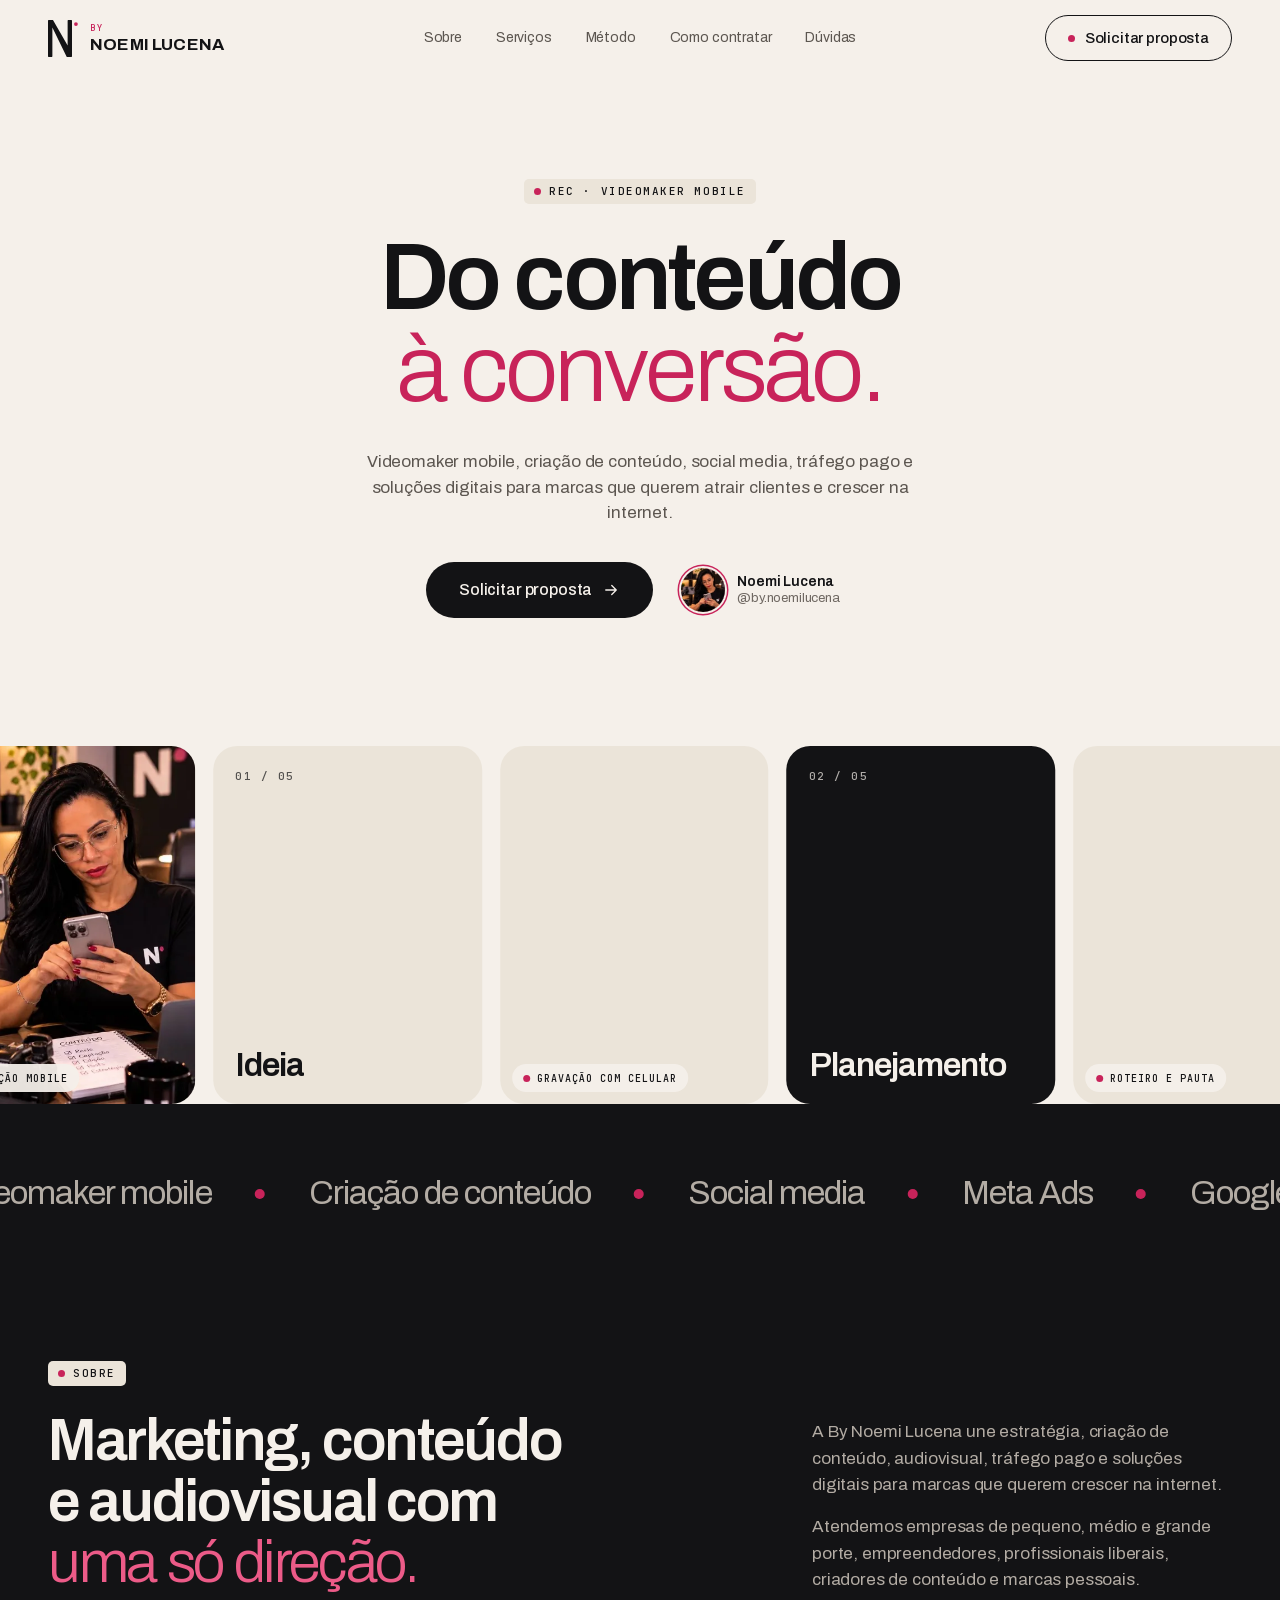
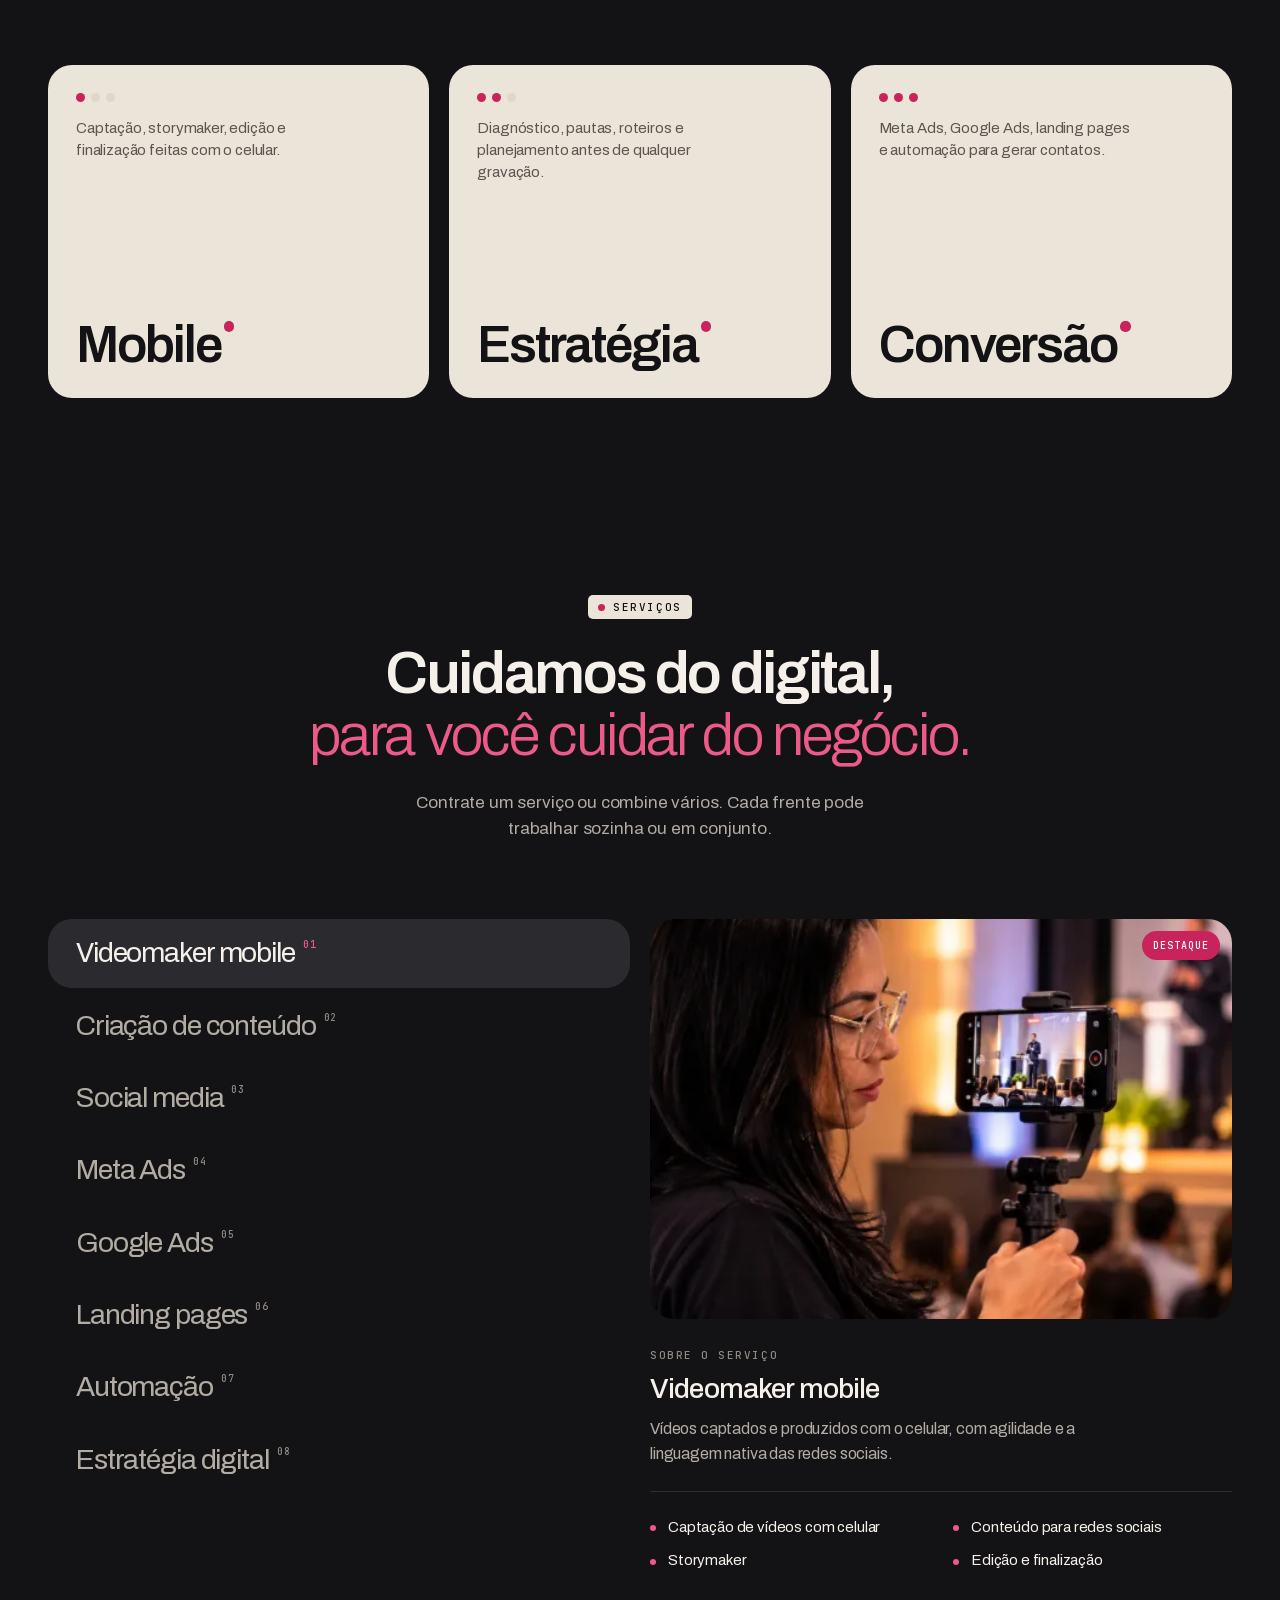
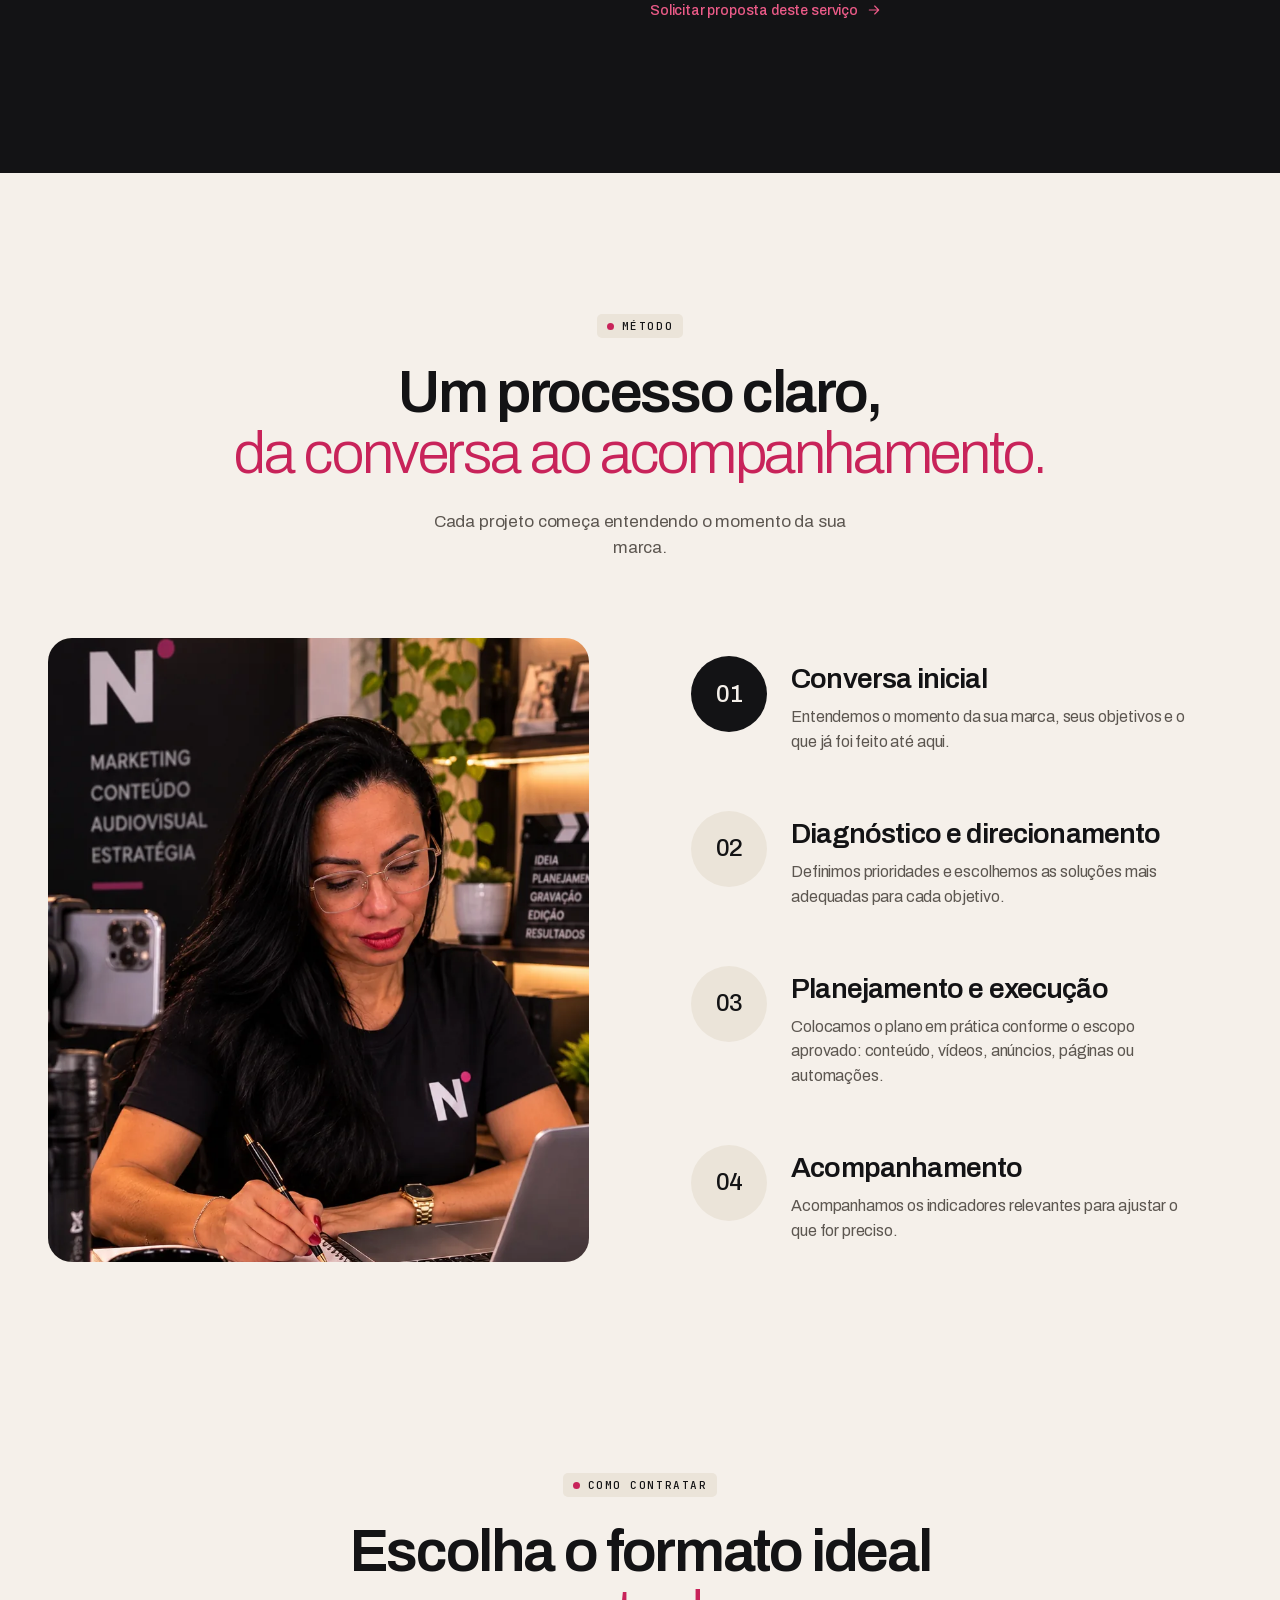
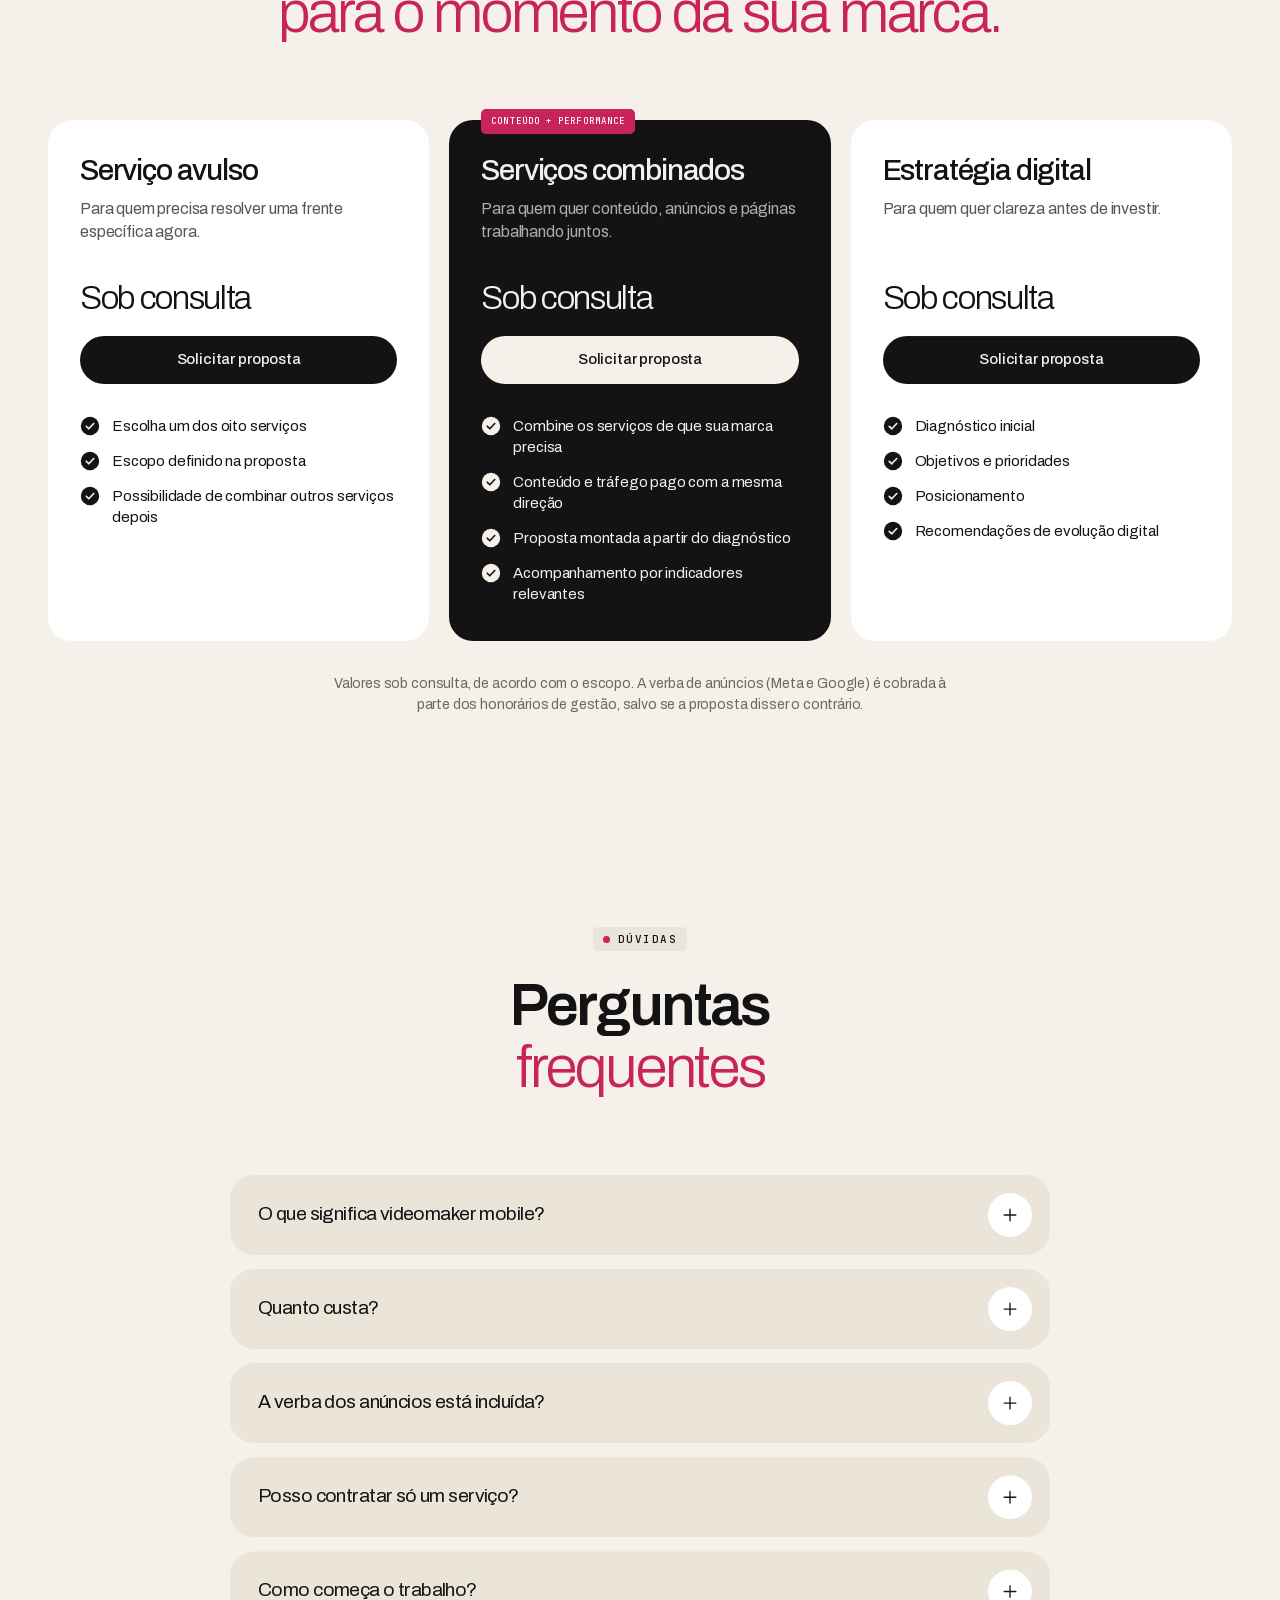
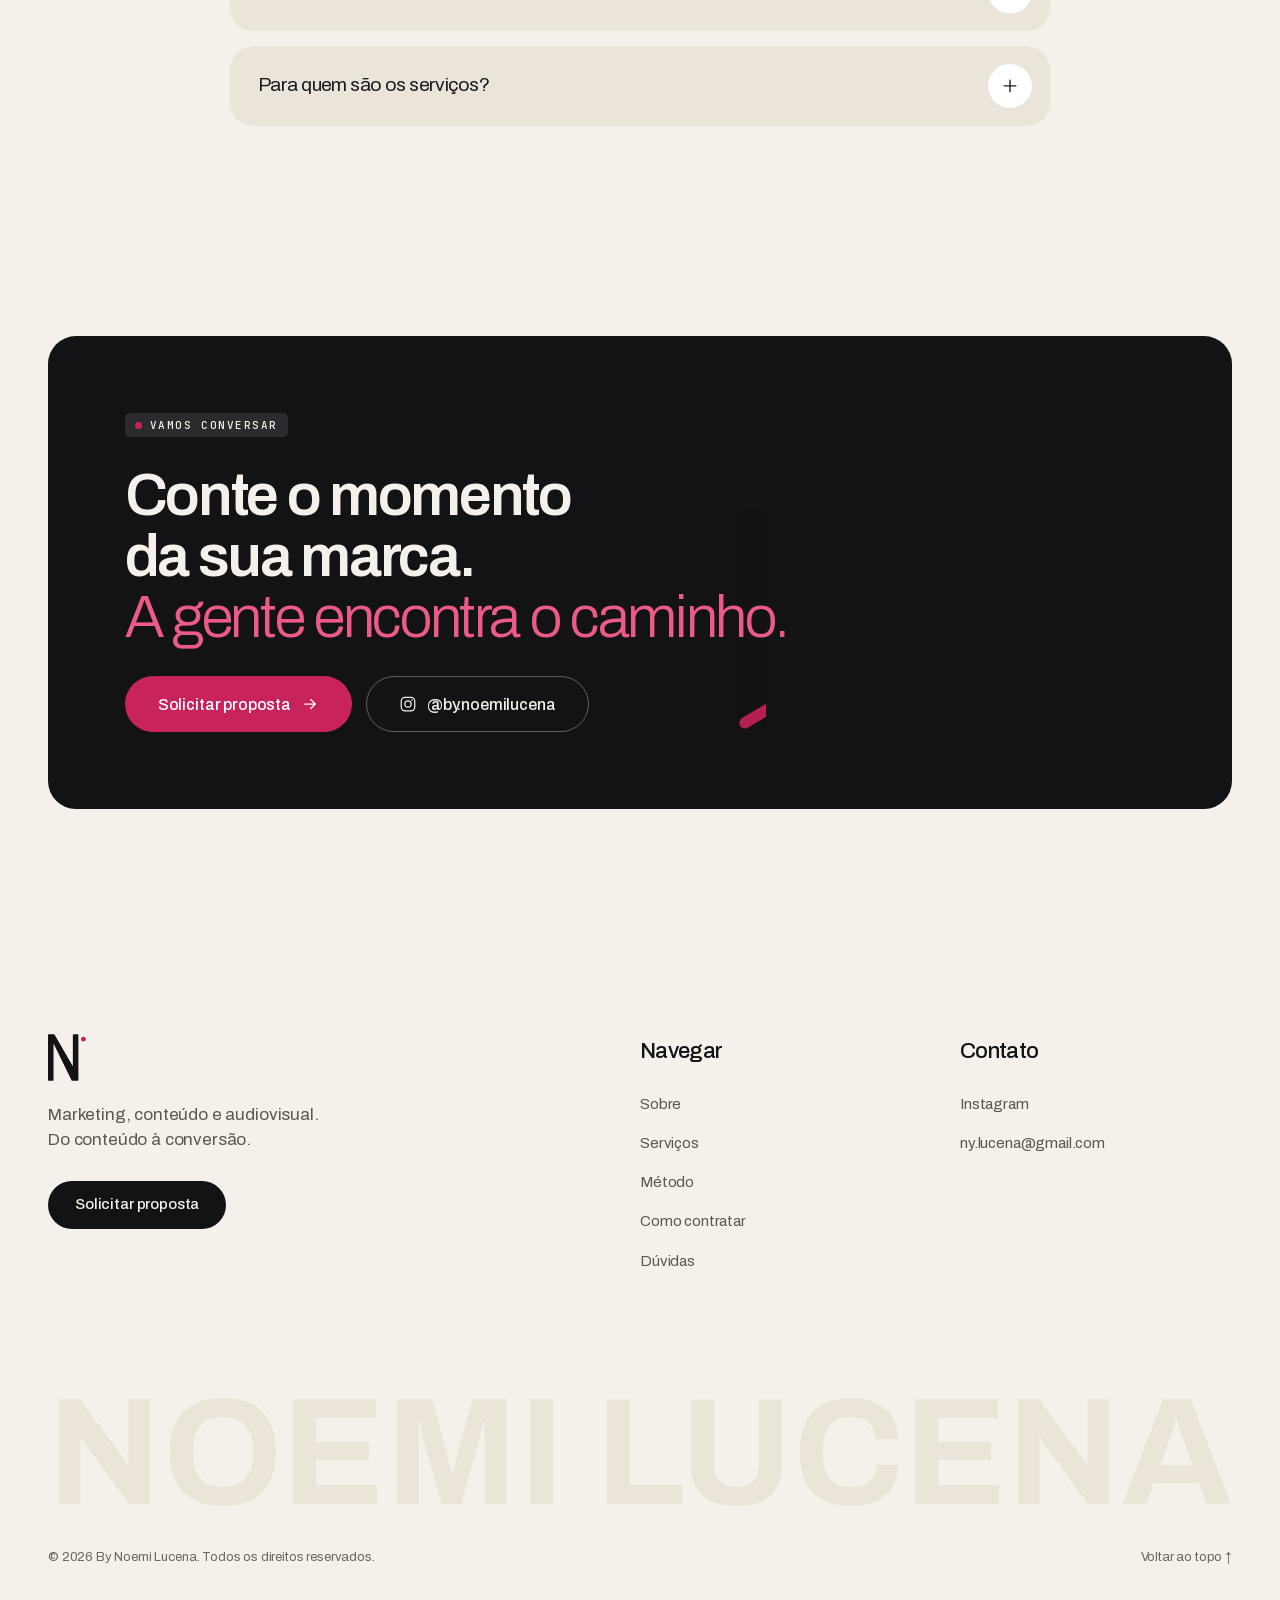
==== site/index.html @ 1cf3b75c "initial commit" ====
<!doctype html>
<html lang="pt-BR">
<head>
  <meta charset="utf-8">
  <meta name="viewport" content="width=device-width, initial-scale=1">
  <title>By Noemi Lucena — Videomaker mobile, conteúdo e marketing digital</title>
  <meta name="description" content="Videomaker mobile, criação de conteúdo, social media, Meta Ads, Google Ads, landing pages, automação e estratégia digital para marcas que querem crescer na internet. Do conteúdo à conversão.">
  <meta name="theme-color" content="#131315">
  <meta name="color-scheme" content="light">

  <meta property="og:type" content="website">
  <meta property="og:locale" content="pt_BR">
  <meta property="og:site_name" content="By Noemi Lucena">
  <meta property="og:title" content="By Noemi Lucena — Do conteúdo à conversão">
  <meta property="og:description" content="Videomaker mobile, conteúdo, social media, tráfego pago e soluções digitais para marcas que querem crescer na internet.">
  <meta property="og:image" content="assets/images/og-image.jpg">
  <meta property="og:image:width" content="1280">
  <meta property="og:image:height" content="854">
  <meta property="og:image:alt" content="Noemi Lucena em seu escritório">
  <meta name="twitter:card" content="summary_large_image">

  <link rel="icon" href="assets/icons/favicon.svg" type="image/svg+xml">
  <link rel="apple-touch-icon" href="assets/icons/apple-touch-icon.png">

  <link rel="preload" href="assets/fonts/archivo-latin.woff2" as="font" type="font/woff2" crossorigin>
  <link rel="preload" href="assets/fonts/jetbrains-mono-latin.woff2" as="font" type="font/woff2" crossorigin>

  <link rel="stylesheet" href="css/variables.css">
  <link rel="stylesheet" href="css/styles.css">
  <link rel="stylesheet" href="css/responsive.css">

  <script>
    /* Estado inicial das animações. Se GSAP não carregar, o conteúdo volta a ficar visível. */
    (function () {
      var root = document.documentElement;
      root.classList.add("js");
      if (!window.matchMedia("(prefers-reduced-motion: reduce)").matches) {
        root.classList.add("has-anim");
        setTimeout(function () { if (!window.gsap) root.classList.remove("has-anim"); }, 2500);
      }
    })();
  </script>

  <script type="application/ld+json">
  {
    "@context": "https://schema.org",
    "@type": "ProfessionalService",
    "name": "By Noemi Lucena",
    "slogan": "Do conteúdo à conversão.",
    "description": "Marketing estratégico, criação de conteúdo, videomaker mobile, tráfego pago e soluções digitais.",
    "founder": { "@type": "Person", "name": "Noemi Lucena" },
    "email": "mailto:ny.lucena@gmail.com",
    "sameAs": ["https://www.instagram.com/by.noemilucena/"],
    "priceRange": "Sob consulta",
    "knowsAbout": ["Videomaker mobile", "Criação de conteúdo", "Social media", "Meta Ads", "Google Ads", "Landing pages", "Automação", "Estratégia digital"]
  }
  </script>

  <script src="js/vendor/gsap.min.js" defer></script>
  <script src="js/vendor/ScrollTrigger.min.js" defer></script>
  <script src="js/vendor/lenis.min.js" defer></script>
  <script src="js/main.js" defer></script>
  <script src="js/scroll.js" defer></script>
  <script src="js/animations.js" defer></script>
</head>
<body>
  <!-- Sprite: monograma oficial "N" com ponto (Opção A) e linha de performance (Opção C) -->
  <svg class="sprite" width="0" height="0" aria-hidden="true" focusable="false">
    <symbol id="nl-mono" viewBox="0 0 350 430">
      <path fill="currentColor" d="M7 0H58L229 296V7a7 7 0 0 1 7-7H273a7 7 0 0 1 7 7V423a7 7 0 0 1-7 7H219L51 86V423a7 7 0 0 1-7 7H7a7 7 0 0 1-7-7V7A7 7 0 0 1 7 0Z"/>
      <circle cx="326" cy="46" r="22" style="fill: var(--dot, #c8235a)"/>
    </symbol>
    <symbol id="nl-growth" viewBox="0 0 340 190">
      <polyline points="8,182 84,137 146,156 230,72 316,14" fill="none" stroke="currentColor" stroke-width="9" stroke-linecap="round" stroke-linejoin="round"/>
      <circle cx="318" cy="16" r="16" fill="currentColor"/>
    </symbol>
    <symbol id="i-arrow" viewBox="0 0 24 24">
      <path d="M5 12h14M13 6l6 6-6 6" fill="none" stroke="currentColor" stroke-width="1.75" stroke-linecap="round" stroke-linejoin="round"/>
    </symbol>
    <symbol id="i-check" viewBox="0 0 24 24">
      <circle cx="12" cy="12" r="11" fill="currentColor"/>
      <path d="M7.5 12.3l3 3 6-6.3" fill="none" style="stroke: var(--check-tick, #f5f0ea)" stroke-width="2" stroke-linecap="round" stroke-linejoin="round"/>
    </symbol>
    <symbol id="i-plus" viewBox="0 0 24 24">
      <path d="M12 5v14M5 12h14" fill="none" stroke="currentColor" stroke-width="1.6" stroke-linecap="round"/>
    </symbol>
    <symbol id="i-instagram" viewBox="0 0 24 24">
      <rect x="3" y="3" width="18" height="18" rx="5" fill="none" stroke="currentColor" stroke-width="1.6"/>
      <circle cx="12" cy="12" r="4.2" fill="none" stroke="currentColor" stroke-width="1.6"/>
      <circle cx="17.4" cy="6.6" r="1.1" fill="currentColor"/>
    </symbol>
  </svg>

  <a class="skip-link" href="#conteudo">Pular para o conteúdo</a>

  <!-- ============================== HEADER ============================== -->
  <header class="site-header" data-header>
    <div class="container site-header__inner">
      <a class="brand" href="#topo" aria-label="By Noemi Lucena — voltar ao início">
        <svg class="brand__mono" aria-hidden="true"><use href="#nl-mono"/></svg>
        <span class="brand__text" aria-hidden="true">
          <span class="brand__by">BY</span>
          <span class="brand__name">NOEMI LUCENA</span>
        </span>
      </a>

      <nav class="site-nav" aria-label="Principal">
        <ul class="site-nav__list">
          <li><a href="#sobre">Sobre</a></li>
          <li><a href="#servicos">Serviços</a></li>
          <li><a href="#metodo">Método</a></li>
          <li><a href="#contratar">Como contratar</a></li>
          <li><a href="#faq">Dúvidas</a></li>
        </ul>
      </nav>

      <a class="btn btn--outline site-header__cta" href="https://www.instagram.com/by.noemilucena/" data-cta="Olá, Noemi! Vim pelo site e gostaria de solicitar uma proposta." target="_blank" rel="noopener">
        <span class="rec-dot" aria-hidden="true"></span>
        Solicitar proposta
      </a>

      <button class="menu-toggle" type="button" aria-expanded="false" aria-controls="mobile-menu" data-menu-toggle>
        <span class="menu-toggle__label">Menu</span>
        <span class="menu-toggle__icon" aria-hidden="true"><span></span><span></span></span>
      </button>
    </div>
  </header>

  <!-- Menu mobile -->
  <div class="mobile-menu" id="mobile-menu" data-mobile-menu hidden>
    <div class="mobile-menu__inner container">
      <nav aria-label="Menu mobile">
        <ul class="mobile-menu__list">
          <li><a href="#sobre" data-menu-link><span>01</span>Sobre</a></li>
          <li><a href="#servicos" data-menu-link><span>02</span>Serviços</a></li>
          <li><a href="#metodo" data-menu-link><span>03</span>Método</a></li>
          <li><a href="#contratar" data-menu-link><span>04</span>Como contratar</a></li>
          <li><a href="#faq" data-menu-link><span>05</span>Dúvidas</a></li>
        </ul>
      </nav>
      <div class="mobile-menu__footer">
        <a class="btn btn--magenta btn--block" href="https://www.instagram.com/by.noemilucena/" data-cta="Olá, Noemi! Vim pelo site e gostaria de solicitar uma proposta." target="_blank" rel="noopener">
          Solicitar proposta
          <svg class="btn__icon" aria-hidden="true"><use href="#i-arrow"/></svg>
        </a>
        <p class="mobile-menu__tag">Do conteúdo à conversão.</p>
      </div>
    </div>
  </div>

  <main id="conteudo">
    <!-- ============================== HERO ============================== -->
    <section class="hero" id="topo" aria-labelledby="hero-title">
      <div class="container hero__inner">
        <p class="eyebrow" data-reveal>
          <span class="rec-dot" aria-hidden="true"></span>
          REC · Videomaker mobile
        </p>

        <h1 class="hero__title" id="hero-title" data-lines>
          <span class="line"><span class="line__inner">Do conteúdo</span></span>
          <span class="line"><span class="line__inner accent">à conversão.</span></span>
        </h1>

        <p class="hero__lead" data-reveal>
          Videomaker mobile, criação de conteúdo, social media, tráfego pago e soluções digitais
          para marcas que querem atrair clientes e crescer na internet.
        </p>

        <div class="hero__actions" data-reveal>
          <a class="btn btn--primary btn--lg" href="https://www.instagram.com/by.noemilucena/" data-cta="Olá, Noemi! Vim pelo site e gostaria de solicitar uma proposta." target="_blank" rel="noopener">
            Solicitar proposta
            <svg class="btn__icon" aria-hidden="true"><use href="#i-arrow"/></svg>
          </a>

          <a class="hero__profile" href="https://www.instagram.com/by.noemilucena/" target="_blank" rel="noopener">
            <img class="hero__avatar" src="assets/images/by-noemi-lucena-avatar.webp" width="120" height="213" alt="" decoding="async">
            <span class="hero__profile-text">
              <strong>Noemi Lucena</strong>
              <span>@by.noemilucena</span>
            </span>
          </a>
        </div>
      </div>

      <!-- Faixa de mídia full-bleed (adaptação da galeria Nevra) -->
      <div class="reel" data-marquee="reel">
        <ul class="reel__track" data-marquee-track>
          <li class="reel__card reel__card--photo">
            <img src="assets/images/by-noemi-lucena-hero-480.webp" srcset="assets/images/by-noemi-lucena-hero-480.webp 480w, assets/images/by-noemi-lucena-hero.webp 720w" sizes="(max-width: 767px) 62vw, 300px" width="720" height="1280" alt="Noemi Lucena produzindo conteúdo com o celular, ao lado de um estabilizador" decoding="async" fetchpriority="high" class="pos-55-30">
            <span class="chip"><span class="rec-dot" aria-hidden="true"></span>Captação mobile</span>
          </li>
          <li class="reel__card reel__card--word">
            <span class="reel__index">01 / 05</span>
            <span class="reel__word">Ideia</span>
          </li>
          <li class="reel__card reel__card--photo">
            <img src="assets/images/by-noemi-lucena-audiovisual-480.webp" srcset="assets/images/by-noemi-lucena-audiovisual-480.webp 480w, assets/images/by-noemi-lucena-audiovisual.webp 941w" sizes="(max-width: 767px) 62vw, 300px" width="941" height="1672" alt="Noemi Lucena gravando um evento com o celular em um tripé" decoding="async" class="pos-50-35">
            <span class="chip"><span class="rec-dot" aria-hidden="true"></span>Gravação com celular</span>
          </li>
          <li class="reel__card reel__card--word reel__card--dark">
            <span class="reel__index">02 / 05</span>
            <span class="reel__word">Planejamento</span>
          </li>
          <li class="reel__card reel__card--photo">
            <img src="assets/images/by-noemi-lucena-processo-480.webp" srcset="assets/images/by-noemi-lucena-processo-480.webp 480w, assets/images/by-noemi-lucena-processo.webp 941w" sizes="(max-width: 767px) 62vw, 300px" width="941" height="1085" alt="Noemi Lucena planejando conteúdo em seu escritório" loading="lazy" decoding="async" class="pos-60-50">
            <span class="chip"><span class="rec-dot" aria-hidden="true"></span>Roteiro e pauta</span>
          </li>
          <li class="reel__card reel__card--word">
            <span class="reel__index">03 / 05</span>
            <span class="reel__word">Gravação</span>
          </li>
          <li class="reel__card reel__card--photo">
            <img src="assets/images/by-noemi-lucena-sobre-640.webp" srcset="assets/images/by-noemi-lucena-sobre-640.webp 640w, assets/images/by-noemi-lucena-sobre.webp 1280w" sizes="(max-width: 767px) 62vw, 300px" width="1280" height="854" alt="Noemi Lucena em reunião no escritório" loading="lazy" decoding="async" class="pos-45-40">
            <span class="chip"><span class="rec-dot" aria-hidden="true"></span>Estratégia digital</span>
          </li>
          <li class="reel__card reel__card--word reel__card--dark">
            <span class="reel__index">04 / 05</span>
            <span class="reel__word">Edição</span>
          </li>
          <li class="reel__card reel__card--word reel__card--magenta">
            <span class="reel__index">05 / 05</span>
            <span class="reel__word">Resultados</span>
          </li>
        </ul>
      </div>
    </section>

    <!-- ============================== FAIXA DE SERVIÇOS ============================== -->
    <div class="ticker" data-marquee="ticker" aria-hidden="true">
      <div class="ticker__track" data-marquee-track>
        <span>Videomaker mobile</span><i></i>
        <span>Criação de conteúdo</span><i></i>
        <span>Social media</span><i></i>
        <span>Meta Ads</span><i></i>
        <span>Google Ads</span><i></i>
        <span>Landing pages</span><i></i>
        <span>Automação</span><i></i>
        <span>Estratégia digital</span><i></i>
      </div>
    </div>

    <!-- ============================== SOBRE ============================== -->
    <section class="section section--dark about" id="sobre" aria-labelledby="sobre-title">
      <div class="container">
        <div class="about__intro">
          <div>
            <p class="eyebrow" data-reveal><span class="rec-dot" aria-hidden="true"></span>Sobre</p>
            <h2 class="h2" id="sobre-title" data-lines>
              <span class="line"><span class="line__inner">Marketing, conteúdo</span></span>
              <span class="line"><span class="line__inner">e audiovisual com</span></span>
              <span class="line"><span class="line__inner accent">uma só direção.</span></span>
            </h2>
          </div>
          <div class="about__copy" data-reveal>
            <p>
              A By Noemi Lucena une estratégia, criação de conteúdo, audiovisual, tráfego pago e
              soluções digitais para marcas que querem crescer na internet.
            </p>
            <p>
              Atendemos empresas de pequeno, médio e grande porte, empreendedores, profissionais
              liberais, criadores de conteúdo e marcas pessoais.
            </p>
          </div>
        </div>

        <ul class="pillars" data-stagger>
          <li class="pillar">
            <span class="pillar__dots" aria-hidden="true"><i class="on"></i><i></i><i></i></span>
            <p class="pillar__desc">Captação, storymaker, edição e finalização feitas com o celular.</p>
            <p class="pillar__word">Mobile<span class="pillar__dot" aria-hidden="true"></span></p>
          </li>
          <li class="pillar">
            <span class="pillar__dots" aria-hidden="true"><i class="on"></i><i class="on"></i><i></i></span>
            <p class="pillar__desc">Diagnóstico, pautas, roteiros e planejamento antes de qualquer gravação.</p>
            <p class="pillar__word">Estratégia<span class="pillar__dot" aria-hidden="true"></span></p>
          </li>
          <li class="pillar">
            <span class="pillar__dots" aria-hidden="true"><i class="on"></i><i class="on"></i><i class="on"></i></span>
            <p class="pillar__desc">Meta Ads, Google Ads, landing pages e automação para gerar contatos.</p>
            <p class="pillar__word">Conversão<span class="pillar__dot" aria-hidden="true"></span></p>
          </li>
        </ul>
      </div>
    </section>

    <!-- ============================== SERVIÇOS ============================== -->
    <section class="section section--dark services" id="servicos" aria-labelledby="servicos-title">
      <div class="container">
        <header class="section-head">
          <p class="eyebrow" data-reveal><span class="rec-dot" aria-hidden="true"></span>Serviços</p>
          <h2 class="h2" id="servicos-title" data-lines>
            <span class="line"><span class="line__inner">Cuidamos do digital,</span></span>
            <span class="line"><span class="line__inner accent">para você cuidar do negócio.</span></span>
          </h2>
          <p class="section-head__lead" data-reveal>
            Contrate um serviço ou combine vários. Cada frente pode trabalhar sozinha ou em conjunto.
          </p>
        </header>

        <div class="svc" data-tabs>
          <div class="svc__list" role="tablist" aria-label="Serviços" aria-orientation="vertical" data-reveal>
            <button class="svc__tab is-active" role="tab" id="tab-1" aria-controls="panel-1" aria-selected="true" type="button">
              <span class="svc__tab-name">Videomaker mobile</span><span class="svc__tab-num">01</span>
            </button>
            <button class="svc__tab" role="tab" id="tab-2" aria-controls="panel-2" aria-selected="false" tabindex="-1" type="button">
              <span class="svc__tab-name">Criação de conteúdo</span><span class="svc__tab-num">02</span>
            </button>
            <button class="svc__tab" role="tab" id="tab-3" aria-controls="panel-3" aria-selected="false" tabindex="-1" type="button">
              <span class="svc__tab-name">Social media</span><span class="svc__tab-num">03</span>
            </button>
            <button class="svc__tab" role="tab" id="tab-4" aria-controls="panel-4" aria-selected="false" tabindex="-1" type="button">
              <span class="svc__tab-name">Meta Ads</span><span class="svc__tab-num">04</span>
            </button>
            <button class="svc__tab" role="tab" id="tab-5" aria-controls="panel-5" aria-selected="false" tabindex="-1" type="button">
              <span class="svc__tab-name">Google Ads</span><span class="svc__tab-num">05</span>
            </button>
            <button class="svc__tab" role="tab" id="tab-6" aria-controls="panel-6" aria-selected="false" tabindex="-1" type="button">
              <span class="svc__tab-name">Landing pages</span><span class="svc__tab-num">06</span>
            </button>
            <button class="svc__tab" role="tab" id="tab-7" aria-controls="panel-7" aria-selected="false" tabindex="-1" type="button">
              <span class="svc__tab-name">Automação</span><span class="svc__tab-num">07</span>
            </button>
            <button class="svc__tab" role="tab" id="tab-8" aria-controls="panel-8" aria-selected="false" tabindex="-1" type="button">
              <span class="svc__tab-name">Estratégia digital</span><span class="svc__tab-num">08</span>
            </button>
          </div>

          <div class="svc__panels" data-reveal>
            <div class="svc__panel is-active" role="tabpanel" id="panel-1" aria-labelledby="tab-1" tabindex="0">
              <div class="svc__media">
                <img src="assets/images/by-noemi-lucena-audiovisual-480.webp" srcset="assets/images/by-noemi-lucena-audiovisual-480.webp 480w, assets/images/by-noemi-lucena-audiovisual.webp 941w" sizes="(max-width: 1023px) 92vw, 600px" width="941" height="1672" alt="Noemi Lucena gravando com o celular preso a um tripé" loading="lazy" decoding="async" class="pos-50-30">
                <span class="chip chip--magenta">Destaque</span>
              </div>
              <p class="label">Sobre o serviço</p>
              <h3 class="svc__title">Videomaker mobile</h3>
              <p class="svc__desc">Vídeos captados e produzidos com o celular, com agilidade e a linguagem nativa das redes sociais.</p>
              <ul class="svc__items">
                <li>Captação de vídeos com celular</li>
                <li>Conteúdo para redes sociais</li>
                <li>Storymaker</li>
                <li>Edição e finalização</li>
              </ul>
              <a class="link-arrow" href="https://www.instagram.com/by.noemilucena/" data-cta="Olá, Noemi! Tenho interesse no serviço de Videomaker mobile." target="_blank" rel="noopener">Solicitar proposta deste serviço<svg aria-hidden="true"><use href="#i-arrow"/></svg></a>
            </div>

            <div class="svc__panel" role="tabpanel" id="panel-2" aria-labelledby="tab-2" tabindex="0">
              <div class="svc__media">
                <img src="assets/images/by-noemi-lucena-processo-480.webp" srcset="assets/images/by-noemi-lucena-processo-480.webp 480w, assets/images/by-noemi-lucena-processo.webp 941w" sizes="(max-width: 1023px) 92vw, 600px" width="941" height="1085" alt="Noemi Lucena escrevendo um roteiro em seu escritório" loading="lazy" decoding="async" class="pos-55-45">
              </div>
              <p class="label">Sobre o serviço</p>
              <h3 class="svc__title">Criação de conteúdo</h3>
              <p class="svc__desc">Ideias e textos pensados para comunicar com clareza e levar o público à ação.</p>
              <ul class="svc__items">
                <li>Pautas</li>
                <li>Roteiros para vídeo</li>
                <li>Copywriting</li>
                <li>Legendas</li>
              </ul>
              <a class="link-arrow" href="https://www.instagram.com/by.noemilucena/" data-cta="Olá, Noemi! Tenho interesse no serviço de Criação de conteúdo." target="_blank" rel="noopener">Solicitar proposta deste serviço<svg aria-hidden="true"><use href="#i-arrow"/></svg></a>
            </div>

            <div class="svc__panel" role="tabpanel" id="panel-3" aria-labelledby="tab-3" tabindex="0">
              <div class="svc__media">
                <img src="assets/images/by-noemi-lucena-hero-480.webp" srcset="assets/images/by-noemi-lucena-hero-480.webp 480w, assets/images/by-noemi-lucena-hero.webp 720w" sizes="(max-width: 1023px) 92vw, 600px" width="720" height="1280" alt="Noemi Lucena revisando conteúdo no celular" loading="lazy" decoding="async" class="pos-55-38">
              </div>
              <p class="label">Sobre o serviço</p>
              <h3 class="svc__title">Social media</h3>
              <p class="svc__desc">Presença digital organizada, com planejamento e direção de comunicação.</p>
              <ul class="svc__items">
                <li>Planejamento editorial</li>
                <li>Calendário de conteúdo</li>
                <li>Direcionamento da comunicação</li>
                <li>Acompanhamento da presença digital</li>
              </ul>
              <a class="link-arrow" href="https://www.instagram.com/by.noemilucena/" data-cta="Olá, Noemi! Tenho interesse no serviço de Social media." target="_blank" rel="noopener">Solicitar proposta deste serviço<svg aria-hidden="true"><use href="#i-arrow"/></svg></a>
            </div>

            <div class="svc__panel" role="tabpanel" id="panel-4" aria-labelledby="tab-4" tabindex="0">
              <div class="svc__media svc__media--graphic" aria-hidden="true">
                <svg class="svc__growth"><use href="#nl-growth"/></svg>
                <span class="svc__graphic-tags"><span>Instagram</span><span>Facebook</span><span>Posicionamentos Meta</span></span>
              </div>
              <p class="label">Sobre o serviço</p>
              <h3 class="svc__title">Meta Ads</h3>
              <p class="svc__desc">Campanhas no Instagram, no Facebook e nos demais posicionamentos da Meta.</p>
              <ul class="svc__items">
                <li>Planejamento de campanhas</li>
                <li>Configuração</li>
                <li>Gestão de campanhas</li>
              </ul>
              <p class="svc__note">A verba de anúncios é cobrada à parte dos honorários de gestão.</p>
              <a class="link-arrow" href="https://www.instagram.com/by.noemilucena/" data-cta="Olá, Noemi! Tenho interesse no serviço de Meta Ads." target="_blank" rel="noopener">Solicitar proposta deste serviço<svg aria-hidden="true"><use href="#i-arrow"/></svg></a>
            </div>

            <div class="svc__panel" role="tabpanel" id="panel-5" aria-labelledby="tab-5" tabindex="0">
              <div class="svc__media svc__media--graphic" aria-hidden="true">
                <svg class="svc__growth"><use href="#nl-growth"/></svg>
                <span class="svc__graphic-tags"><span>Rede de pesquisa</span><span>Palavras-chave</span><span>Otimização</span></span>
              </div>
              <p class="label">Sobre o serviço</p>
              <h3 class="svc__title">Google Ads</h3>
              <p class="svc__desc">Campanhas para a sua marca aparecer quando o cliente pesquisa pelo que você oferece.</p>
              <ul class="svc__items">
                <li>Planejamento de campanhas</li>
                <li>Pesquisa de palavras-chave</li>
                <li>Configuração</li>
                <li>Otimização</li>
              </ul>
              <p class="svc__note">A verba de anúncios é cobrada à parte dos honorários de gestão.</p>
              <a class="link-arrow" href="https://www.instagram.com/by.noemilucena/" data-cta="Olá, Noemi! Tenho interesse no serviço de Google Ads." target="_blank" rel="noopener">Solicitar proposta deste serviço<svg aria-hidden="true"><use href="#i-arrow"/></svg></a>
            </div>

            <div class="svc__panel" role="tabpanel" id="panel-6" aria-labelledby="tab-6" tabindex="0">
              <div class="svc__media svc__media--graphic" aria-hidden="true">
                <svg class="svc__growth"><use href="#nl-growth"/></svg>
                <span class="svc__graphic-tags"><span>Estrutura</span><span>Copy</span><span>Responsivo</span><span>CTA</span></span>
              </div>
              <p class="label">Sobre o serviço</p>
              <h3 class="svc__title">Landing pages</h3>
              <p class="svc__desc">Páginas pensadas para transformar visitas em contatos.</p>
              <ul class="svc__items">
                <li>Estrutura da página</li>
                <li>Copy orientada à conversão</li>
                <li>Design responsivo</li>
                <li>Chamadas para ação</li>
              </ul>
              <a class="link-arrow" href="https://www.instagram.com/by.noemilucena/" data-cta="Olá, Noemi! Tenho interesse no serviço de Landing pages." target="_blank" rel="noopener">Solicitar proposta deste serviço<svg aria-hidden="true"><use href="#i-arrow"/></svg></a>
            </div>

            <div class="svc__panel" role="tabpanel" id="panel-7" aria-labelledby="tab-7" tabindex="0">
              <div class="svc__media svc__media--graphic" aria-hidden="true">
                <svg class="svc__growth"><use href="#nl-growth"/></svg>
                <span class="svc__graphic-tags"><span>Instagram</span><span>WhatsApp</span></span>
              </div>
              <p class="label">Sobre o serviço</p>
              <h3 class="svc__title">Automação</h3>
              <p class="svc__desc">Atendimento mais ágil, com respostas automáticas nos canais de conversa da sua marca.</p>
              <ul class="svc__items">
                <li>Respostas automáticas no Instagram</li>
                <li>Atendimento automático no WhatsApp</li>
              </ul>
              <a class="link-arrow" href="https://www.instagram.com/by.noemilucena/" data-cta="Olá, Noemi! Tenho interesse no serviço de Automação." target="_blank" rel="noopener">Solicitar proposta deste serviço<svg aria-hidden="true"><use href="#i-arrow"/></svg></a>
            </div>

            <div class="svc__panel" role="tabpanel" id="panel-8" aria-labelledby="tab-8" tabindex="0">
              <div class="svc__media">
                <img src="assets/images/by-noemi-lucena-sobre-640.webp" srcset="assets/images/by-noemi-lucena-sobre-640.webp 640w, assets/images/by-noemi-lucena-sobre.webp 1280w" sizes="(max-width: 1023px) 92vw, 600px" width="1280" height="854" alt="Noemi Lucena em reunião de estratégia" loading="lazy" decoding="async" class="pos-45-35">
              </div>
              <p class="label">Sobre o serviço</p>
              <h3 class="svc__title">Estratégia digital</h3>
              <p class="svc__desc">Clareza sobre onde a sua marca está e quais passos priorizar.</p>
              <ul class="svc__items">
                <li>Diagnóstico inicial</li>
                <li>Objetivos e prioridades</li>
                <li>Posicionamento</li>
                <li>Recomendações de evolução digital</li>
              </ul>
              <a class="link-arrow" href="https://www.instagram.com/by.noemilucena/" data-cta="Olá, Noemi! Tenho interesse no serviço de Estratégia digital." target="_blank" rel="noopener">Solicitar proposta deste serviço<svg aria-hidden="true"><use href="#i-arrow"/></svg></a>
            </div>
          </div>
        </div>
      </div>
    </section>

    <!-- ============================== MÉTODO ============================== -->
    <section class="section method" id="metodo" aria-labelledby="metodo-title">
      <div class="container">
        <header class="section-head">
          <p class="eyebrow" data-reveal><span class="rec-dot" aria-hidden="true"></span>Método</p>
          <h2 class="h2" id="metodo-title" data-lines>
            <span class="line"><span class="line__inner">Um processo claro,</span></span>
            <span class="line"><span class="line__inner accent">da conversa ao acompanhamento.</span></span>
          </h2>
          <p class="section-head__lead" data-reveal>Cada projeto começa entendendo o momento da sua marca.</p>
        </header>

        <div class="method__grid">
          <figure class="method__media" data-reveal>
            <img src="assets/images/by-noemi-lucena-processo-480.webp" srcset="assets/images/by-noemi-lucena-processo-480.webp 480w, assets/images/by-noemi-lucena-processo.webp 941w" sizes="(max-width: 1023px) 92vw, 540px" width="941" height="1085" alt="Noemi Lucena planejando um projeto, com o celular no estabilizador à frente" loading="lazy" decoding="async" data-parallax>
          </figure>

          <div class="timeline" data-timeline>
            <svg class="timeline__path" aria-hidden="true" focusable="false"><path d="" data-timeline-path/></svg>
            <ol class="timeline__list">
            <li class="step">
              <span class="step__num">01</span>
              <div class="step__body">
                <h3 class="step__title">Conversa inicial</h3>
                <p class="step__desc">Entendemos o momento da sua marca, seus objetivos e o que já foi feito até aqui.</p>
              </div>
            </li>
            <li class="step">
              <span class="step__num">02</span>
              <div class="step__body">
                <h3 class="step__title">Diagnóstico e direcionamento</h3>
                <p class="step__desc">Definimos prioridades e escolhemos as soluções mais adequadas para cada objetivo.</p>
              </div>
            </li>
            <li class="step">
              <span class="step__num">03</span>
              <div class="step__body">
                <h3 class="step__title">Planejamento e execução</h3>
                <p class="step__desc">Colocamos o plano em prática conforme o escopo aprovado: conteúdo, vídeos, anúncios, páginas ou automações.</p>
              </div>
            </li>
            <li class="step">
              <span class="step__num">04</span>
              <div class="step__body">
                <h3 class="step__title">Acompanhamento</h3>
                <p class="step__desc">Acompanhamos os indicadores relevantes para ajustar o que for preciso.</p>
              </div>
            </li>
            </ol>
          </div>
        </div>
      </div>
    </section>

    <!-- ============================== COMO CONTRATAR ============================== -->
    <section class="section section--tight-top hire" id="contratar" aria-labelledby="contratar-title">
      <div class="container">
        <header class="section-head">
          <p class="eyebrow" data-reveal><span class="rec-dot" aria-hidden="true"></span>Como contratar</p>
          <h2 class="h2" id="contratar-title" data-lines>
            <span class="line"><span class="line__inner">Escolha o formato ideal</span></span>
            <span class="line"><span class="line__inner accent">para o momento da sua marca.</span></span>
          </h2>
        </header>

        <ul class="plans" data-stagger>
          <li class="plan">
            <h3 class="plan__name">Serviço avulso</h3>
            <p class="plan__desc">Para quem precisa resolver uma frente específica agora.</p>
            <p class="plan__price">Sob consulta</p>
            <a class="btn btn--primary btn--block" href="https://www.instagram.com/by.noemilucena/" data-cta="Olá, Noemi! Gostaria de uma proposta para um serviço avulso." target="_blank" rel="noopener">Solicitar proposta</a>
            <ul class="plan__items">
              <li><svg aria-hidden="true"><use href="#i-check"/></svg>Escolha um dos oito serviços</li>
              <li><svg aria-hidden="true"><use href="#i-check"/></svg>Escopo definido na proposta</li>
              <li><svg aria-hidden="true"><use href="#i-check"/></svg>Possibilidade de combinar outros serviços depois</li>
            </ul>
          </li>

          <li class="plan plan--featured">
            <span class="plan__badge">Conteúdo + performance</span>
            <h3 class="plan__name">Serviços combinados</h3>
            <p class="plan__desc">Para quem quer conteúdo, anúncios e páginas trabalhando juntos.</p>
            <p class="plan__price">Sob consulta</p>
            <a class="btn btn--light btn--block" href="https://www.instagram.com/by.noemilucena/" data-cta="Olá, Noemi! Gostaria de uma proposta combinando serviços." target="_blank" rel="noopener">Solicitar proposta</a>
            <ul class="plan__items">
              <li><svg aria-hidden="true"><use href="#i-check"/></svg>Combine os serviços de que sua marca precisa</li>
              <li><svg aria-hidden="true"><use href="#i-check"/></svg>Conteúdo e tráfego pago com a mesma direção</li>
              <li><svg aria-hidden="true"><use href="#i-check"/></svg>Proposta montada a partir do diagnóstico</li>
              <li><svg aria-hidden="true"><use href="#i-check"/></svg>Acompanhamento por indicadores relevantes</li>
            </ul>
          </li>

          <li class="plan">
            <h3 class="plan__name">Estratégia digital</h3>
            <p class="plan__desc">Para quem quer clareza antes de investir.</p>
            <p class="plan__price">Sob consulta</p>
            <a class="btn btn--primary btn--block" href="https://www.instagram.com/by.noemilucena/" data-cta="Olá, Noemi! Gostaria de uma proposta de estratégia digital." target="_blank" rel="noopener">Solicitar proposta</a>
            <ul class="plan__items">
              <li><svg aria-hidden="true"><use href="#i-check"/></svg>Diagnóstico inicial</li>
              <li><svg aria-hidden="true"><use href="#i-check"/></svg>Objetivos e prioridades</li>
              <li><svg aria-hidden="true"><use href="#i-check"/></svg>Posicionamento</li>
              <li><svg aria-hidden="true"><use href="#i-check"/></svg>Recomendações de evolução digital</li>
            </ul>
          </li>
        </ul>

        <p class="hire__note" data-reveal>
          Valores sob consulta, de acordo com o escopo. A verba de anúncios (Meta e Google) é cobrada
          à parte dos honorários de gestão, salvo se a proposta disser o contrário.
        </p>
      </div>
    </section>

    <!-- ============================== FAQ ============================== -->
    <section class="section section--tight-top faq" id="faq" aria-labelledby="faq-title">
      <div class="container">
        <header class="section-head">
          <p class="eyebrow" data-reveal><span class="rec-dot" aria-hidden="true"></span>Dúvidas</p>
          <h2 class="h2" id="faq-title" data-lines>
            <span class="line"><span class="line__inner">Perguntas</span></span>
            <span class="line"><span class="line__inner accent">frequentes</span></span>
          </h2>
        </header>

        <div class="accordion" data-accordion data-stagger>
          <div class="acc">
            <h3 class="acc__heading">
              <button class="acc__trigger" type="button" aria-expanded="false" aria-controls="faq-1" id="faq-btn-1">
                <span>O que significa videomaker mobile?</span>
                <span class="acc__icon" aria-hidden="true"><svg><use href="#i-plus"/></svg></span>
              </button>
            </h3>
            <div class="acc__panel" id="faq-1" hidden>
              <p>Significa que a captação e a produção dos vídeos são feitas com o celular. O serviço inclui captação, conteúdo para redes sociais, storymaker, edição e finalização.</p>
            </div>
          </div>

          <div class="acc">
            <h3 class="acc__heading">
              <button class="acc__trigger" type="button" aria-expanded="false" aria-controls="faq-2" id="faq-btn-2">
                <span>Quanto custa?</span>
                <span class="acc__icon" aria-hidden="true"><svg><use href="#i-plus"/></svg></span>
              </button>
            </h3>
            <div class="acc__panel" id="faq-2" hidden>
              <p>Os valores são sob consulta. A proposta é montada depois de uma conversa sobre o momento da sua marca e sobre o escopo necessário.</p>
            </div>
          </div>

          <div class="acc">
            <h3 class="acc__heading">
              <button class="acc__trigger" type="button" aria-expanded="false" aria-controls="faq-3" id="faq-btn-3">
                <span>A verba dos anúncios está incluída?</span>
                <span class="acc__icon" aria-hidden="true"><svg><use href="#i-plus"/></svg></span>
              </button>
            </h3>
            <div class="acc__panel" id="faq-3" hidden>
              <p>Não. A verba investida no Meta Ads e no Google Ads é cobrada à parte dos honorários de gestão, salvo se a proposta disser o contrário.</p>
            </div>
          </div>

          <div class="acc">
            <h3 class="acc__heading">
              <button class="acc__trigger" type="button" aria-expanded="false" aria-controls="faq-4" id="faq-btn-4">
                <span>Posso contratar só um serviço?</span>
                <span class="acc__icon" aria-hidden="true"><svg><use href="#i-plus"/></svg></span>
              </button>
            </h3>
            <div class="acc__panel" id="faq-4" hidden>
              <p>Sim. Você pode contratar um único serviço ou combinar vários, de acordo com os objetivos da sua marca.</p>
            </div>
          </div>

          <div class="acc">
            <h3 class="acc__heading">
              <button class="acc__trigger" type="button" aria-expanded="false" aria-controls="faq-5" id="faq-btn-5">
                <span>Como começa o trabalho?</span>
                <span class="acc__icon" aria-hidden="true"><svg><use href="#i-plus"/></svg></span>
              </button>
            </h3>
            <div class="acc__panel" id="faq-5" hidden>
              <p>Com uma conversa inicial sobre o momento da marca. Depois vêm o diagnóstico e o direcionamento, o planejamento e a execução conforme o escopo aprovado, e o acompanhamento dos indicadores para ajustes.</p>
            </div>
          </div>

          <div class="acc">
            <h3 class="acc__heading">
              <button class="acc__trigger" type="button" aria-expanded="false" aria-controls="faq-6" id="faq-btn-6">
                <span>Para quem são os serviços?</span>
                <span class="acc__icon" aria-hidden="true"><svg><use href="#i-plus"/></svg></span>
              </button>
            </h3>
            <div class="acc__panel" id="faq-6" hidden>
              <p>Para empresas de pequeno, médio e grande porte, empreendedores, profissionais liberais, criadores de conteúdo, marcas pessoais e negócios que querem atrair clientes e melhorar seus resultados digitais.</p>
            </div>
          </div>
        </div>
      </div>
    </section>

    <!-- ============================== CTA FINAL ============================== -->
    <section class="section section--tight-top cta" aria-labelledby="cta-title">
      <div class="container">
        <div class="cta__card" data-reveal>
          <svg class="cta__growth" aria-hidden="true" focusable="false"><use href="#nl-growth"/></svg>
          <p class="eyebrow eyebrow--on-dark"><span class="rec-dot" aria-hidden="true"></span>Vamos conversar</p>
          <h2 class="h2 cta__title" id="cta-title">
            Conte o momento da sua marca.
            <span class="accent">A gente encontra o caminho.</span>
          </h2>
          <div class="cta__actions">
            <a class="btn btn--magenta btn--lg" href="https://www.instagram.com/by.noemilucena/" data-cta="Olá, Noemi! Vim pelo site e gostaria de solicitar uma proposta." target="_blank" rel="noopener">
              Solicitar proposta
              <svg class="btn__icon" aria-hidden="true"><use href="#i-arrow"/></svg>
            </a>
            <a class="btn btn--ghost-light btn--lg" href="https://www.instagram.com/by.noemilucena/" target="_blank" rel="noopener">
              <svg class="btn__icon" aria-hidden="true"><use href="#i-instagram"/></svg>
              @by.noemilucena
            </a>
          </div>
        </div>
      </div>
    </section>
  </main>

  <!-- ============================== FOOTER ============================== -->
  <footer class="site-footer">
    <div class="container">
      <div class="site-footer__top">
        <div class="site-footer__brand">
          <svg class="site-footer__mono" aria-hidden="true"><use href="#nl-mono"/></svg>
          <p class="site-footer__tagline">Marketing, conteúdo e audiovisual.<br>Do conteúdo à conversão.</p>
          <a class="btn btn--primary" href="https://www.instagram.com/by.noemilucena/" data-cta="Olá, Noemi! Vim pelo site e gostaria de solicitar uma proposta." target="_blank" rel="noopener">Solicitar proposta</a>
        </div>

        <nav class="site-footer__col" aria-label="Navegação do rodapé">
          <h2 class="site-footer__title">Navegar</h2>
          <ul>
            <li><a href="#sobre">Sobre</a></li>
            <li><a href="#servicos">Serviços</a></li>
            <li><a href="#metodo">Método</a></li>
            <li><a href="#contratar">Como contratar</a></li>
            <li><a href="#faq">Dúvidas</a></li>
          </ul>
        </nav>

        <div class="site-footer__col">
          <h2 class="site-footer__title">Contato</h2>
          <ul>
            <li><a href="https://www.instagram.com/by.noemilucena/" target="_blank" rel="noopener">Instagram</a></li>
            <li data-whatsapp-only hidden><a href="https://www.instagram.com/by.noemilucena/" data-cta="Olá, Noemi! Vim pelo site e gostaria de solicitar uma proposta." target="_blank" rel="noopener">WhatsApp</a></li>
            <li><a href="mailto:ny.lucena@gmail.com">ny.lucena@gmail.com</a></li>
          </ul>
        </div>
      </div>

      <svg class="site-footer__wordmark" viewBox="0 0 1000 118" aria-hidden="true" focusable="false">
        <text x="0" y="104" textLength="1000" lengthAdjust="spacingAndGlyphs">NOEMI LUCENA</text>
      </svg>

      <div class="site-footer__bottom">
        <p>© <span data-year>2026</span> By Noemi Lucena. Todos os direitos reservados.</p>
        <a href="#topo" class="site-footer__top-link">Voltar ao topo ↑</a>
      </div>
    </div>
  </footer>
</body>
</html>
---- site/css/variables.css ----
/* ==========================================================================
   By Noemi Lucena — Design tokens
   Cores extraídas do arquivo oficial "Logo BY NOEMI LUCENA · Opções.pdf".
   Estrutura de espaçamento, raios e ritmo adaptada do design system Nevra.
   ========================================================================== */

/* Fontes self-hosted (Google Fonts, licença OFL) */
@font-face {
  font-family: "Archivo";
  font-style: normal;
  font-weight: 300 800;
  font-display: swap;
  src: url("../assets/fonts/archivo-latin.woff2") format("woff2");
  unicode-range: U+0000-00FF, U+0131, U+0152-0153, U+02BB-02BC, U+02C6, U+02DA, U+02DC, U+0304, U+0308, U+0329, U+2000-206F, U+20AC, U+2122, U+2191, U+2193, U+2212, U+2215, U+FEFF, U+FFFD;
}
@font-face {
  font-family: "Archivo";
  font-style: normal;
  font-weight: 300 800;
  font-display: swap;
  src: url("../assets/fonts/archivo-latin-ext.woff2") format("woff2");
  unicode-range: U+0100-02BA, U+02BD-02C5, U+02C7-02CC, U+02CE-02D7, U+02DD-02FF, U+0304, U+0308, U+0329, U+1D00-1DBF, U+1E00-1E9F, U+1EF2-1EFF, U+2020, U+20A0-20AB, U+20AD-20C4, U+2113, U+2C60-2C7F, U+A720-A7FF;
}
@font-face {
  font-family: "JetBrains Mono";
  font-style: normal;
  font-weight: 500;
  font-display: swap;
  src: url("../assets/fonts/jetbrains-mono-latin.woff2") format("woff2");
  unicode-range: U+0000-00FF, U+0131, U+0152-0153, U+02BB-02BC, U+02C6, U+02DA, U+02DC, U+0304, U+0308, U+0329, U+2000-206F, U+20AC, U+2122, U+2191, U+2193, U+2212, U+2215, U+FEFF, U+FFFD;
}
@font-face {
  font-family: "JetBrains Mono";
  font-style: normal;
  font-weight: 500;
  font-display: swap;
  src: url("../assets/fonts/jetbrains-mono-latin-ext.woff2") format("woff2");
  unicode-range: U+0100-02BA, U+02BD-02C5, U+02C7-02CC, U+02CE-02D7, U+02DD-02FF, U+0304, U+0308, U+0329, U+1D00-1DBF, U+1E00-1E9F, U+1EF2-1EFF, U+2020, U+20A0-20AB, U+20AD-20C4, U+2113, U+2C60-2C7F, U+A720-A7FF;
}

:root {
  /* Cores da marca */
  --c-ink: #131315;            /* preto do logo */
  --c-ink-soft: #1f1f23;       /* grafite: superfícies sobre preto */
  --c-ink-raised: #2a2a2f;     /* grafite claro: item ativo */
  --c-canvas: #f5f0ea;         /* off-white do logo */
  --c-sand: #ebe4d9;           /* superfície bege */
  --c-sand-deep: #e0d7c9;      /* bege de ornamentos / wordmark */
  --c-white: #ffffff;
  --c-magenta: #c8235a;        /* magenta do logo — contraste 6.9:1 sobre canvas */
  --c-magenta-hover: #a81b4a;
  --c-magenta-light: #ec5b88;  /* magenta para texto sobre preto — 5.4:1 */

  /* Texto */
  --c-text: var(--c-ink);
  --c-text-2: #5c5650;         /* secundário sobre claro */
  --c-text-3: #6f6862;         /* microtexto sobre claro (AA) */
  --c-text-inv: var(--c-canvas);
  --c-text-inv-2: #b3aca4;     /* secundário sobre preto */
  --c-text-inv-3: #8f8982;     /* decorativo sobre preto */

  /* Linhas */
  --c-line: rgba(19, 19, 21, 0.12);
  --c-line-inv: rgba(245, 240, 234, 0.12);

  /* Tipografia */
  --f-sans: "Archivo", "Helvetica Neue", Arial, sans-serif;
  --f-mono: "JetBrains Mono", ui-monospace, "SFMono-Regular", Menlo, monospace;

  --fs-hero: clamp(3rem, 7.4vw, 6.75rem);
  --fs-h2: clamp(2.25rem, 4.6vw, 4.25rem);
  --fs-h3: clamp(1.5rem, 2.2vw, 2rem);
  --fs-pillar: clamp(2.5rem, 4vw, 3.75rem);
  --fs-lead: clamp(1.0625rem, 1.3vw, 1.25rem);
  --fs-body: 1rem;
  --fs-small: 0.875rem;
  --fs-micro: 0.6875rem;

  --lh-tight: 0.98;
  --lh-heading: 1.04;
  --lh-body: 1.55;

  --ls-display: -0.04em;
  --ls-heading: -0.03em;
  --ls-body: -0.01em;
  --ls-mono: 0.14em;

  /* Layout */
  --page-max: 1200px;
  --page-gutter: clamp(16px, 4vw, 48px);
  --section-space: clamp(88px, 11vw, 168px);
  --header-h: 76px;
  --grid-gap: 20px;

  /* Raios */
  --r-xs: 5px;
  --r-md: 16px;
  --r-lg: 24px;
  --r-xl: 28px;
  --r-pill: 999px;

  /* Movimento */
  --ease-out: cubic-bezier(0.22, 1, 0.36, 1);
  --t-quick: 180ms ease;
  --t-standard: 300ms var(--ease-out);

  --z-header: 50;
  --z-menu: 60;
}
---- site/css/styles.css ----
/* ==========================================================================
   By Noemi Lucena — Estilos base, componentes e seções (desktop first)
   Breakpoints e ajustes por dispositivo ficam em responsive.css.
   ========================================================================== */

/* ---------- Reset / base ---------- */
*,
*::before,
*::after { box-sizing: border-box; }

html {
  -webkit-text-size-adjust: 100%;
  text-size-adjust: 100%;
}

html.lenis,
html.lenis body { height: auto; }
.lenis.lenis-smooth { scroll-behavior: auto !important; }
.lenis.lenis-stopped { overflow: hidden; }

body {
  margin: 0;
  background: var(--c-canvas);
  color: var(--c-text);
  font-family: var(--f-sans);
  font-size: var(--fs-body);
  line-height: var(--lh-body);
  letter-spacing: var(--ls-body);
  -webkit-font-smoothing: antialiased;
  -moz-osx-font-smoothing: grayscale;
  text-rendering: optimizeLegibility;
  overflow-x: clip;
}

body.menu-open { overflow: hidden; }

img,
svg { display: block; max-width: 100%; }
img { height: auto; }

h1, h2, h3, p, ul, ol, figure { margin: 0; }
ul, ol { padding: 0; list-style: none; }

a { color: inherit; text-decoration: none; }
button { font: inherit; color: inherit; background: none; border: 0; padding: 0; cursor: pointer; }

::selection { background: var(--c-magenta); color: var(--c-white); }

:focus-visible {
  outline: 2px solid var(--c-magenta);
  outline-offset: 3px;
  border-radius: 4px;
}
.section--dark :focus-visible,
.cta__card :focus-visible,
.mobile-menu :focus-visible { outline-color: var(--c-magenta-light); }

[hidden] { display: none !important; }

.sprite { position: absolute; width: 0; height: 0; overflow: hidden; }

.skip-link {
  position: fixed;
  top: 12px;
  left: 12px;
  z-index: 100;
  padding: 10px 16px;
  border-radius: var(--r-pill);
  background: var(--c-ink);
  color: var(--c-canvas);
  font-size: var(--fs-small);
  transform: translateY(-160%);
  transition: transform var(--t-quick);
}
.skip-link:focus { transform: none; }

.container {
  width: min(calc(100% - 2 * var(--page-gutter)), var(--page-max));
  margin-inline: auto;
}

section[id] { scroll-margin-top: calc(var(--header-h) + 8px); }

/* ---------- Tipografia ---------- */
.h2 {
  font-size: var(--fs-h2);
  font-weight: 600;
  line-height: var(--lh-heading);
  letter-spacing: var(--ls-display);
  text-wrap: balance;
}

.accent {
  color: var(--c-magenta);
  font-weight: 300;
}
.section--dark .accent,
.cta__card .accent { color: var(--c-magenta-light); }

.label {
  font-family: var(--f-mono);
  font-size: var(--fs-micro);
  font-weight: 500;
  letter-spacing: var(--ls-mono);
  text-transform: uppercase;
}

/* Linhas de título com revelação (overflow com folga para descendentes) */
.line {
  display: block;
  overflow: hidden;
  padding-bottom: 0.1em;
  margin-bottom: -0.1em;
}
.line__inner { display: inline-block; }

/* ---------- Eyebrow (etiqueta areia com ponto REC) ---------- */
.eyebrow {
  display: inline-flex;
  align-items: center;
  gap: 8px;
  padding: 6px 10px 5px;
  border-radius: var(--r-xs);
  background: var(--c-sand);
  color: var(--c-ink);
  font-family: var(--f-mono);
  font-size: var(--fs-micro);
  font-weight: 500;
  line-height: 1.2;
  letter-spacing: var(--ls-mono);
  text-transform: uppercase;
}

.rec-dot {
  display: inline-block;
  flex: none;
  width: 7px;
  height: 7px;
  border-radius: 50%;
  background: var(--c-magenta);
}

/* ---------- Botões ---------- */
.btn {
  --btn-h: 48px;
  display: inline-flex;
  align-items: center;
  justify-content: center;
  gap: 10px;
  min-height: var(--btn-h);
  padding: 0 26px;
  border: 1px solid transparent;
  border-radius: var(--r-pill);
  font-size: 0.9375rem;
  font-weight: 500;
  line-height: 1.1;
  letter-spacing: -0.01em;
  white-space: nowrap;
  transition: background-color var(--t-quick), color var(--t-quick), border-color var(--t-quick);
}
.btn--lg { --btn-h: 56px; padding-inline: 32px; font-size: 1rem; }
.btn--block { width: 100%; }

.btn__icon {
  width: 18px;
  height: 18px;
  flex: none;
  transition: transform var(--t-standard);
}
.btn:hover .btn__icon { transform: translateX(3px); }

.btn--primary { background: var(--c-ink); color: var(--c-canvas); }
.btn--primary:hover { background: var(--c-magenta); }

.btn--magenta { background: var(--c-magenta); color: var(--c-white); }
.btn--magenta:hover { background: var(--c-magenta-hover); }

.btn--outline { border-color: var(--c-ink); color: var(--c-ink); }
.btn--outline:hover { background: var(--c-ink); color: var(--c-canvas); }

.btn--light { background: var(--c-canvas); color: var(--c-ink); }
.btn--light:hover { background: var(--c-white); }

.btn--ghost-light { border-color: rgba(245, 240, 234, 0.35); color: var(--c-canvas); }
.btn--ghost-light:hover { border-color: var(--c-canvas); background: rgba(245, 240, 234, 0.06); }

.link-arrow {
  display: inline-flex;
  align-items: center;
  gap: 8px;
  min-height: 44px;
  font-size: var(--fs-small);
  font-weight: 500;
  color: var(--c-magenta-light);
}
.link-arrow svg { width: 16px; height: 16px; transition: transform var(--t-standard); }
.link-arrow:hover svg { transform: translateX(4px); }
.link-arrow:hover { text-decoration: underline; text-underline-offset: 4px; }

/* ---------- Chip sobre mídia ---------- */
.chip {
  position: absolute;
  left: 12px;
  bottom: 12px;
  display: inline-flex;
  align-items: center;
  gap: 7px;
  padding: 7px 11px 6px;
  border-radius: var(--r-pill);
  background: rgba(245, 240, 234, 0.94);
  color: var(--c-ink);
  font-family: var(--f-mono);
  font-size: 0.625rem;
  font-weight: 500;
  letter-spacing: 0.1em;
  text-transform: uppercase;
}
.chip--magenta {
  left: auto;
  right: 12px;
  bottom: auto;
  top: 12px;
  background: var(--c-magenta);
  color: var(--c-white);
}

/* ==========================================================================
   HEADER
   ========================================================================== */
.site-header {
  position: sticky;
  top: 0;
  z-index: var(--z-header);
  background: var(--c-canvas);
  border-bottom: 1px solid transparent;
  transition: border-color var(--t-standard);
}
.site-header.is-scrolled { border-bottom-color: var(--c-line); }

.site-header__inner {
  display: grid;
  grid-template-columns: 1fr auto 1fr;
  align-items: center;
  height: var(--header-h);
  gap: 24px;
}

.brand {
  display: inline-flex;
  align-items: center;
  gap: 12px;
  justify-self: start;
  color: var(--c-ink);
}
.brand__mono { width: 30px; height: 37px; flex: none; }
.brand__text { display: flex; flex-direction: column; line-height: 1; }
.brand__by {
  font-family: var(--f-mono);
  font-size: 0.5625rem;
  font-weight: 500;
  letter-spacing: 0.24em;
  color: var(--c-magenta);
  margin-bottom: 3px;
}
.brand__name {
  font-size: 1.0625rem;
  font-weight: 700;
  letter-spacing: 0.01em;
}

.site-nav__list { display: flex; gap: 34px; }
.site-nav__list a {
  position: relative;
  display: inline-block;
  padding-block: 10px;
  font-size: 0.875rem;
  color: var(--c-text-2);
  transition: color var(--t-quick);
}
.site-nav__list a::after {
  content: "";
  position: absolute;
  left: 0;
  right: 0;
  bottom: 4px;
  height: 1px;
  background: currentColor;
  transform: scaleX(0);
  transform-origin: right;
  transition: transform var(--t-standard);
}
.site-nav__list a:hover,
.site-nav__list a[aria-current="true"] { color: var(--c-ink); }
.site-nav__list a:hover::after,
.site-nav__list a[aria-current="true"]::after { transform: scaleX(1); transform-origin: left; }

.site-header__cta { justify-self: end; --btn-h: 46px; padding-inline: 22px; }

.menu-toggle {
  display: none;
  justify-self: end;
  align-items: center;
  gap: 10px;
  min-height: 44px;
  padding: 0 4px 0 12px;
  font-family: var(--f-mono);
  font-size: var(--fs-micro);
  font-weight: 500;
  letter-spacing: var(--ls-mono);
  text-transform: uppercase;
}
.menu-toggle__icon {
  position: relative;
  width: 40px;
  height: 40px;
  border-radius: 50%;
  background: var(--c-ink);
}
.menu-toggle__icon span {
  position: absolute;
  left: 12px;
  right: 12px;
  height: 1.5px;
  background: var(--c-canvas);
  transition: transform var(--t-standard);
}
.menu-toggle__icon span:first-child { top: 16px; }
.menu-toggle__icon span:last-child { top: 23px; }
.menu-toggle[aria-expanded="true"] .menu-toggle__icon span:first-child { transform: translateY(3.5px) rotate(45deg); }
.menu-toggle[aria-expanded="true"] .menu-toggle__icon span:last-child { transform: translateY(-3.5px) rotate(-45deg); }

/* Menu mobile (overlay) */
.mobile-menu {
  position: fixed;
  inset: var(--header-h) 0 0;
  z-index: var(--z-menu);
  background: var(--c-ink);
  color: var(--c-canvas);
  overflow-y: auto;
  overscroll-behavior: contain;
}
.mobile-menu__inner {
  display: flex;
  flex-direction: column;
  justify-content: space-between;
  gap: 48px;
  min-height: 100%;
  padding-block: 32px 40px;
}
.mobile-menu__list li { border-bottom: 1px solid var(--c-line-inv); }
.mobile-menu__list a {
  display: flex;
  align-items: baseline;
  gap: 16px;
  padding: 18px 0;
  font-size: clamp(1.75rem, 8vw, 2.5rem);
  font-weight: 500;
  letter-spacing: var(--ls-heading);
  line-height: 1.1;
}
.mobile-menu__list a span {
  font-family: var(--f-mono);
  font-size: var(--fs-micro);
  letter-spacing: var(--ls-mono);
  color: var(--c-magenta-light);
}
.mobile-menu__tag {
  margin-top: 16px;
  text-align: center;
  font-family: var(--f-mono);
  font-size: var(--fs-micro);
  letter-spacing: var(--ls-mono);
  text-transform: uppercase;
  color: var(--c-text-inv-3);
}

/* ==========================================================================
   SEÇÕES — estrutura comum
   ========================================================================== */
.section { padding-block: var(--section-space); }
.section--tight-top { padding-top: calc(var(--section-space) * 0.5); }
.section--dark { background: var(--c-ink); color: var(--c-text-inv); }

.section-head {
  display: flex;
  flex-direction: column;
  align-items: center;
  gap: 24px;
  max-width: 1040px;
  margin: 0 auto clamp(48px, 6vw, 80px);
  text-align: center;
}
.section-head__lead {
  max-width: 460px;
  color: var(--c-text-2);
  font-size: 1.0625rem;
}
.section--dark .section-head__lead { color: var(--c-text-inv-2); }

/* ==========================================================================
   HERO
   ========================================================================== */
.hero { padding-top: clamp(56px, 8vw, 104px); overflow: hidden; }

.hero__inner {
  display: flex;
  flex-direction: column;
  align-items: center;
  text-align: center;
}

.hero__title {
  margin-top: 28px;
  font-size: var(--fs-hero);
  font-weight: 600;
  line-height: var(--lh-tight);
  letter-spacing: var(--ls-display);
}

.hero__lead {
  max-width: 560px;
  margin-top: 32px;
  color: var(--c-text-2);
  font-size: var(--fs-lead);
  line-height: 1.5;
}

.hero__actions {
  display: flex;
  align-items: center;
  gap: 24px;
  margin-top: 36px;
}

.hero__profile {
  display: inline-flex;
  align-items: center;
  gap: 12px;
  text-align: left;
  border-radius: var(--r-pill);
  padding: 4px 14px 4px 4px;
  transition: background-color var(--t-quick);
}
.hero__profile:hover { background: var(--c-sand); }
.hero__avatar {
  width: 44px;
  height: 44px;
  border-radius: 50%;
  object-fit: cover;
  object-position: 62% 22%;
  box-shadow: 0 0 0 2px var(--c-canvas), 0 0 0 3.5px var(--c-magenta);
}
.hero__profile-text { display: flex; flex-direction: column; line-height: 1.25; }
.hero__profile-text strong { font-size: 0.875rem; font-weight: 600; }
.hero__profile-text span { font-size: 0.8125rem; color: var(--c-text-3); }

/* Faixa de mídia (galeria full-bleed) */
.reel {
  margin-top: clamp(72px, 10vw, 136px);
  overflow: hidden;
}
.reel__track {
  display: flex;
  gap: 18px;
  width: max-content;
  padding-inline: 9px;
  will-change: transform;
}
.reel__card {
  position: relative;
  flex: none;
  width: clamp(220px, 21vw, 300px);
  aspect-ratio: 3 / 4;
  border-radius: var(--r-lg);
  overflow: hidden;
  background: var(--c-sand);
}
.reel__card img {
  width: 100%;
  height: 100%;
  object-fit: cover;
}
.reel__card--word {
  display: flex;
  flex-direction: column;
  justify-content: space-between;
  padding: 22px;
}
.reel__card--dark { background: var(--c-ink); color: var(--c-canvas); }
.reel__card--magenta { background: var(--c-magenta); color: var(--c-white); }
.reel__index {
  font-family: var(--f-mono);
  font-size: var(--fs-micro);
  letter-spacing: var(--ls-mono);
  opacity: 0.7;
}
.reel__word {
  font-size: clamp(1.75rem, 2.6vw, 2.5rem);
  font-weight: 600;
  letter-spacing: var(--ls-heading);
  line-height: 1;
}

/* Faixa de serviços (adaptação da faixa de logos) */
.ticker {
  overflow: hidden;
  background: var(--c-ink);
  color: var(--c-text-inv-2);
  padding-block: clamp(40px, 5vw, 64px) 0;
}
.ticker__track {
  display: flex;
  align-items: center;
  gap: clamp(28px, 3.4vw, 52px);
  width: max-content;
  padding-inline: clamp(14px, 1.7vw, 26px);
  will-change: transform;
}
.ticker__track span {
  font-size: clamp(1.5rem, 2.6vw, 2.25rem);
  font-weight: 400;
  letter-spacing: var(--ls-heading);
  white-space: nowrap;
}
.ticker__track i {
  flex: none;
  width: 10px;
  height: 10px;
  border-radius: 50%;
  background: var(--c-magenta);
}

/* ==========================================================================
   SOBRE
   ========================================================================== */
.about__intro {
  display: grid;
  grid-template-columns: minmax(0, 1.45fr) minmax(0, 1fr);
  align-items: end;
  gap: 48px;
  margin-bottom: clamp(48px, 6vw, 72px);
}
.about__intro .h2 { margin-top: 24px; }
.about__copy {
  display: grid;
  gap: 16px;
  max-width: 420px;
  justify-self: end;
  color: var(--c-text-inv-2);
  font-size: 1.0625rem;
}

.pillars {
  display: grid;
  grid-template-columns: repeat(3, minmax(0, 1fr));
  gap: var(--grid-gap);
}
.pillar {
  display: flex;
  flex-direction: column;
  min-height: clamp(280px, 26vw, 360px);
  padding: 28px;
  border-radius: var(--r-lg);
  background: var(--c-sand);
  color: var(--c-ink);
}
.pillar__dots { display: flex; gap: 6px; }
.pillar__dots i {
  width: 9px;
  height: 9px;
  border-radius: 50%;
  background: var(--c-sand-deep);
}
.pillar__dots i.on { background: var(--c-magenta); }
.pillar__desc {
  max-width: 260px;
  margin-top: 16px;
  color: var(--c-text-2);
  font-size: 0.9375rem;
  line-height: 1.45;
}
.pillar__word {
  display: flex;
  align-items: flex-start;
  margin-top: auto;
  padding-top: 32px;
  font-size: var(--fs-pillar);
  font-weight: 600;
  letter-spacing: var(--ls-display);
  line-height: 0.95;
}
.pillar__dot {
  flex: none;
  width: 0.2em;
  height: 0.2em;
  margin-left: 0.06em;
  border-radius: 50%;
  background: var(--c-magenta);
}

/* ==========================================================================
   SERVIÇOS (seletor em abas)
   ========================================================================== */
.services { padding-top: calc(var(--section-space) * 0.4); }

.svc {
  display: grid;
  grid-template-columns: minmax(0, 1fr) minmax(0, 1fr);
  gap: var(--grid-gap);
  align-items: start;
}

.svc__list { display: flex; flex-direction: column; gap: 4px; }
.svc__tab {
  display: flex;
  align-items: flex-start;
  gap: 8px;
  width: 100%;
  padding: 18px 28px;
  border-radius: var(--r-lg);
  text-align: left;
  color: var(--c-text-inv-2);
  transition: background-color var(--t-standard), color var(--t-standard);
}
.svc__tab:hover { color: var(--c-canvas); background: rgba(245, 240, 234, 0.04); }
.svc__tab.is-active { background: var(--c-ink-raised); color: var(--c-canvas); }
.svc__tab-name {
  font-size: clamp(1.375rem, 2.2vw, 1.875rem);
  font-weight: 400;
  letter-spacing: var(--ls-display);
  line-height: 1.15;
}
.svc__tab-num {
  font-family: var(--f-mono);
  font-size: 0.625rem;
  letter-spacing: 0.08em;
  color: var(--c-text-inv-3);
}
.svc__tab.is-active .svc__tab-num { color: var(--c-magenta-light); }

.svc__panels { position: sticky; top: calc(var(--header-h) + 24px); }
.js .svc__panel:not(.is-active) { display: none; }
.svc__panel { display: flex; flex-direction: column; align-items: flex-start; }
.svc__panel:focus-visible { outline-offset: 8px; }
html:not(.js) .svc__panel + .svc__panel { margin-top: 64px; }

.svc__media {
  position: relative;
  width: 100%;
  aspect-ratio: 16 / 11;
  border-radius: var(--r-lg);
  overflow: hidden;
  background: var(--c-ink-soft);
}
.svc__media img { width: 100%; height: 100%; object-fit: cover; }

.svc__media--graphic {
  display: flex;
  flex-direction: column;
  justify-content: space-between;
  padding: clamp(24px, 3vw, 36px);
  background: var(--c-sand);
  color: var(--c-magenta);
}
.svc__growth { width: 72%; height: auto; aspect-ratio: 340 / 190; align-self: flex-end; }
.svc__graphic-tags { display: flex; flex-wrap: wrap; gap: 8px; }
.svc__graphic-tags span {
  padding: 7px 12px 6px;
  border-radius: var(--r-pill);
  background: var(--c-canvas);
  color: var(--c-ink);
  font-family: var(--f-mono);
  font-size: 0.625rem;
  font-weight: 500;
  letter-spacing: 0.1em;
  text-transform: uppercase;
}

.svc__panel .label { margin-top: 28px; color: var(--c-text-inv-3); }
.svc__title {
  margin-top: 10px;
  font-size: var(--fs-h3);
  font-weight: 500;
  letter-spacing: var(--ls-heading);
  line-height: 1.1;
}
.svc__desc {
  max-width: 480px;
  margin-top: 12px;
  color: var(--c-text-inv-2);
}
.svc__items {
  display: grid;
  grid-template-columns: repeat(2, minmax(0, 1fr));
  gap: 10px 24px;
  width: 100%;
  margin-top: 24px;
  padding-top: 24px;
  border-top: 1px solid var(--c-line-inv);
  font-size: 0.9375rem;
}
.svc__items li { position: relative; padding-left: 18px; }
.svc__items li::before {
  content: "";
  position: absolute;
  left: 0;
  top: 0.62em;
  width: 6px;
  height: 6px;
  border-radius: 50%;
  background: var(--c-magenta-light);
}
.svc__note { margin-top: 18px; font-size: 0.8125rem; color: var(--c-text-inv-3); }
.svc__panel .link-arrow { margin-top: 16px; }

/* ==========================================================================
   MÉTODO (timeline curva)
   ========================================================================== */
.method__grid {
  display: grid;
  grid-template-columns: minmax(0, 1fr) minmax(0, 1fr);
  gap: clamp(40px, 8vw, 120px);
  align-items: center;
}
.method__media {
  position: relative;
  aspect-ratio: 941 / 1085;
  border-radius: var(--r-lg);
  overflow: hidden;
  background: var(--c-sand);
}
.method__media img {
  width: 100%;
  height: 112%;
  object-fit: cover;
  object-position: 55% 50%;
  margin-top: -6%;
}

.timeline { position: relative; }
.timeline__list {
  position: relative;
  z-index: 1;
  display: flex;
  flex-direction: column;
  gap: clamp(36px, 4.4vw, 56px);
}
.timeline__path {
  position: absolute;
  inset: 0;
  width: 100%;
  height: 100%;
  overflow: visible;
  pointer-events: none;
}
.timeline__path path {
  fill: none;
  stroke: var(--c-sand-deep);
  stroke-width: 3;
  stroke-linecap: round;
}

.step {
  position: relative;
  display: grid;
  grid-template-columns: 76px minmax(0, 1fr);
  gap: 24px;
  align-items: start;
}
.step__num {
  display: grid;
  place-items: center;
  width: 76px;
  height: 76px;
  border-radius: 50%;
  background: var(--c-sand);
  font-size: 1.5rem;
  font-weight: 500;
  letter-spacing: -0.02em;
  transition: background-color var(--t-standard), color var(--t-standard);
}
.step.is-active .step__num { background: var(--c-ink); color: var(--c-canvas); }
.step__body { padding-top: 8px; }
.step__title {
  font-size: var(--fs-h3);
  font-weight: 600;
  letter-spacing: var(--ls-heading);
  line-height: 1.1;
}
.step__desc {
  max-width: 400px;
  margin-top: 10px;
  color: var(--c-text-2);
}

/* ==========================================================================
   COMO CONTRATAR
   ========================================================================== */
.plans {
  display: grid;
  grid-template-columns: repeat(3, minmax(0, 1fr));
  gap: var(--grid-gap);
  align-items: stretch;
}
.plan {
  position: relative;
  display: flex;
  flex-direction: column;
  padding: 34px 32px 36px;
  border-radius: var(--r-lg);
  background: var(--c-white);
}
.plan--featured {
  --check-tick: var(--c-ink);
  background: var(--c-ink);
  color: var(--c-canvas);
}
.plan__badge {
  position: absolute;
  top: -11px;
  left: 32px;
  padding: 6px 10px 5px;
  border-radius: var(--r-xs);
  background: var(--c-magenta);
  color: var(--c-white);
  font-family: var(--f-mono);
  font-size: 0.5625rem;
  font-weight: 500;
  letter-spacing: 0.12em;
  text-transform: uppercase;
}
.plan__name {
  font-size: clamp(1.625rem, 2.3vw, 2rem);
  font-weight: 500;
  letter-spacing: var(--ls-display);
  line-height: 1.1;
}
.plan__desc {
  min-height: 3.1em;
  margin-top: 10px;
  color: var(--c-text-2);
  line-height: 1.45;
}
.plan--featured .plan__desc { color: var(--c-text-inv-2); }
.plan__price {
  margin: 36px 0 20px;
  font-size: clamp(1.875rem, 2.6vw, 2.375rem);
  font-weight: 300;
  letter-spacing: var(--ls-display);
  line-height: 1;
}
.plan__items {
  display: grid;
  gap: 14px;
  margin-top: 32px;
  font-size: 0.9375rem;
  line-height: 1.4;
}
.plan__items li { display: flex; gap: 12px; align-items: flex-start; }
.plan__items svg { width: 20px; height: 20px; flex: none; color: var(--c-ink); }
.plan--featured .plan__items svg { color: var(--c-canvas); }

.hire__note {
  max-width: 640px;
  margin: 32px auto 0;
  text-align: center;
  color: var(--c-text-3);
  font-size: var(--fs-small);
}

/* ==========================================================================
   FAQ (acordeão)
   ========================================================================== */
.accordion {
  display: grid;
  gap: 14px;
  max-width: 820px;
  margin-inline: auto;
}
.acc {
  border-radius: var(--r-lg);
  background: var(--c-sand);
}
.acc__heading { font-size: inherit; font-weight: inherit; }
.acc__trigger {
  display: flex;
  align-items: center;
  justify-content: space-between;
  gap: 20px;
  width: 100%;
  padding: 18px 18px 18px 28px;
  text-align: left;
  font-size: clamp(1.0625rem, 1.5vw, 1.375rem);
  font-weight: 400;
  letter-spacing: var(--ls-heading);
  line-height: 1.3;
  border-radius: var(--r-lg);
}
.acc__icon {
  display: grid;
  place-items: center;
  flex: none;
  width: 44px;
  height: 44px;
  border-radius: 50%;
  background: var(--c-white);
  transition: background-color var(--t-quick), color var(--t-quick);
}
.acc__icon svg { width: 20px; height: 20px; transition: transform var(--t-standard); }
.acc__trigger:hover .acc__icon { background: var(--c-ink); color: var(--c-canvas); }
.acc__trigger[aria-expanded="true"] .acc__icon svg { transform: rotate(45deg); }
.acc__panel { overflow: hidden; }
.acc__panel p {
  max-width: 640px;
  padding: 0 28px 26px;
  color: var(--c-text-2);
}

/* ==========================================================================
   CTA FINAL
   ========================================================================== */
.cta__card {
  position: relative;
  display: flex;
  flex-direction: column;
  align-items: flex-start;
  gap: 28px;
  padding: clamp(40px, 6vw, 88px);
  border-radius: var(--r-xl);
  background: var(--c-ink);
  color: var(--c-canvas);
  overflow: hidden;
  isolation: isolate;
}
.cta__growth {
  position: absolute;
  right: clamp(32px, 6vw, 88px);
  bottom: clamp(40px, 6vw, 88px);
  z-index: -1;
  width: min(36%, 420px);
  height: auto;
  aspect-ratio: 340 / 190;
  color: var(--c-magenta);
  opacity: 0.9;
}
.cta__title { max-width: 760px; }
.cta__title .accent { display: block; }
.cta__actions { display: flex; flex-wrap: wrap; gap: 14px; }
.eyebrow--on-dark { background: var(--c-ink-raised); color: var(--c-canvas); }

/* ==========================================================================
   FOOTER
   ========================================================================== */
.site-footer { padding-top: calc(var(--section-space) * 0.6); overflow: hidden; }

.site-footer__top {
  display: grid;
  grid-template-columns: minmax(0, 2fr) repeat(2, minmax(0, 1fr));
  gap: 48px;
}
.site-footer__mono { width: 38px; height: 47px; color: var(--c-ink); }
.site-footer__tagline {
  margin: 22px 0 28px;
  color: var(--c-text-2);
  font-size: 1.0625rem;
  line-height: 1.45;
}
.site-footer__title {
  margin-bottom: 18px;
  font-size: 1.375rem;
  font-weight: 500;
  letter-spacing: var(--ls-heading);
}
.site-footer__col ul { display: grid; gap: 4px; }
.site-footer__col a {
  display: inline-block;
  padding-block: 6px;
  color: var(--c-text-2);
  font-size: 0.9375rem;
  transition: color var(--t-quick);
  overflow-wrap: anywhere;
}
.site-footer__col a:hover { color: var(--c-magenta); }

.site-footer__wordmark {
  width: 100%;
  height: auto;
  margin-top: clamp(56px, 8vw, 112px);
  overflow: visible;
}
.site-footer__wordmark text {
  font-family: var(--f-sans);
  font-size: 128px;
  font-weight: 700;
  fill: var(--c-sand);
}

.site-footer__bottom {
  display: flex;
  align-items: center;
  justify-content: space-between;
  gap: 16px;
  padding-block: 20px 28px;
  color: var(--c-text-3);
  font-size: 0.8125rem;
}
.site-footer__top-link { display: inline-block; padding-block: 6px; }
.site-footer__top-link:hover { color: var(--c-ink); }

/* Enquadramento das fotos (object-position por imagem) */
.pos-45-35 { object-position: 45% 35%; }
.pos-45-40 { object-position: 45% 40%; }
.pos-50-30 { object-position: 50% 30%; }
.pos-50-35 { object-position: 50% 35%; }
.pos-55-30 { object-position: 55% 30%; }
.pos-55-38 { object-position: 55% 38%; }
.pos-55-45 { object-position: 55% 45%; }
.pos-60-50 { object-position: 60% 50%; }

/* ==========================================================================
   ESTADOS INICIAIS DE ANIMAÇÃO
   Só se aplicam quando html.has-anim está ativo (GSAP disponível e
   movimento não reduzido). Sem JS, tudo permanece visível.
   ========================================================================== */
.has-anim [data-reveal],
.has-anim [data-stagger] > * {
  opacity: 0;
  transform: translateY(28px);
}
.has-anim [data-reveal].is-in,
.has-anim [data-stagger] > .is-in {
  opacity: 1;
  transform: none;
}
.has-anim [data-lines] .line__inner { transform: translateY(110%); }
.has-anim .reel__card { opacity: 0; }
---- site/css/responsive.css ----
/* ==========================================================================
   By Noemi Lucena — Responsividade
   ≥1200 desktop · 1024–1199 desktop compacto · 768–1023 tablet
   ≤767 mobile · ≤390 mobile compacto
   ========================================================================== */

/* ---------- Desktop compacto ---------- */
@media (max-width: 1199px) {
  .site-nav__list { gap: 24px; }
  .svc__tab { padding: 16px 22px; }
}

/* ---------- Tablet e abaixo: menu mobile ---------- */
@media (max-width: 1023px) {
  :root { --header-h: 68px; }

  .site-nav,
  .site-header__cta { display: none; }
  .site-header__inner { grid-template-columns: 1fr auto; }
  .menu-toggle { display: inline-flex; }

  .about__intro { grid-template-columns: 1fr; align-items: start; gap: 28px; }
  .about__copy { justify-self: start; max-width: 560px; }

  .pillars { grid-template-columns: repeat(2, minmax(0, 1fr)); }
  .pillar:last-child { grid-column: 1 / -1; min-height: 240px; }

  /* Serviços: lista vira trilho horizontal acima do painel */
  .svc { grid-template-columns: 1fr; gap: 28px; }
  .svc__list {
    flex-direction: row;
    gap: 8px;
    margin-inline: calc(-1 * var(--page-gutter));
    padding: 2px var(--page-gutter) 6px;
    overflow-x: auto;
    scroll-snap-type: x proximity;
    scrollbar-width: none;
  }
  .svc__list::-webkit-scrollbar { display: none; }
  .svc__tab {
    flex: none;
    width: auto;
    align-items: center;
    padding: 12px 18px;
    border: 1px solid var(--c-line-inv);
    border-radius: var(--r-pill);
    scroll-snap-align: start;
  }
  .svc__tab.is-active { border-color: var(--c-ink-raised); }
  .svc__tab-name { font-size: 1rem; letter-spacing: -0.01em; white-space: nowrap; }
  .svc__panels { position: static; }

  .method__grid { grid-template-columns: 1fr; }
  .method__media { aspect-ratio: 4 / 3; }
  .method__media img { object-position: 55% 30%; }

  .plans { grid-template-columns: 1fr; gap: 28px; max-width: 560px; margin-inline: auto; }
  .plan__desc { min-height: 0; }

  .site-footer__top { grid-template-columns: 1fr 1fr; }
  .site-footer__brand { grid-column: 1 / -1; }
}

/* ---------- Mobile ---------- */
@media (max-width: 767px) {
  .brand__name { font-size: 0.9375rem; }
  .brand__mono { width: 24px; height: 30px; }
  .menu-toggle__label { display: none; }

  .eyebrow { font-size: 0.625rem; }

  .hero { padding-top: 48px; }
  .hero__title { margin-top: 22px; }
  .hero__lead { margin-top: 24px; }
  .hero__actions {
    flex-direction: column;
    align-items: stretch;
    width: 100%;
    max-width: 380px;
    gap: 16px;
    margin-top: 32px;
  }
  .hero__actions .btn { width: 100%; }
  .hero__profile { align-self: center; }

  .reel { margin-top: 64px; }
  .reel__track { gap: 12px; padding-inline: 6px; }
  .reel__card { width: 62vw; max-width: 260px; border-radius: var(--r-md); }
  .reel__card--word { padding: 18px; }

  .section-head { gap: 18px; }

  .pillars { grid-template-columns: 1fr; }
  .pillar,
  .pillar:last-child { min-height: 220px; padding: 24px; }

  .svc__items { grid-template-columns: 1fr; }
  .svc__media { aspect-ratio: 4 / 3; }

  .step { grid-template-columns: 56px minmax(0, 1fr); gap: 18px; }
  .step__num { width: 56px; height: 56px; font-size: 1.125rem; }
  .step__body { padding-top: 4px; }

  .plan { padding: 28px 24px 30px; }
  .plan__badge { left: 24px; }

  .acc__trigger { padding: 14px 14px 14px 22px; }
  .acc__panel p { padding: 0 22px 22px; }

  .cta__card { border-radius: var(--r-lg); }
  .cta__growth { width: 64%; right: 20px; bottom: auto; top: 28px; opacity: 0.16; }
  .cta__actions { width: 100%; flex-direction: column; }
  .cta__actions .btn { width: 100%; }

  .site-footer__bottom { flex-direction: column; }
}

/* ---------- Mobile compacto ---------- */
@media (max-width: 390px) {
  :root { --fs-hero: 2.75rem; }
  .btn--lg { padding-inline: 24px; }
}
@media (max-width: 340px) {
  .site-footer__top { grid-template-columns: 1fr; gap: 36px; }
}

/* ---------- Telas largas ---------- */
@media (min-width: 1600px) {
  :root { --page-max: 1280px; }
}

/* ---------- Movimento reduzido ---------- */
@media (prefers-reduced-motion: reduce) {
  html { scroll-behavior: auto; }
  *,
  *::before,
  *::after {
    animation-duration: 0.01ms !important;
    animation-iteration-count: 1 !important;
    transition-duration: 0.01ms !important;
  }
  /* Faixas viram trilhos roláveis manualmente */
  .reel,
  .ticker { overflow-x: auto; scrollbar-width: none; }
  .reel::-webkit-scrollbar,
  .ticker::-webkit-scrollbar { display: none; }
}

@media (hover: none) {
  .btn:hover .btn__icon,
  .link-arrow:hover svg { transform: none; }
}
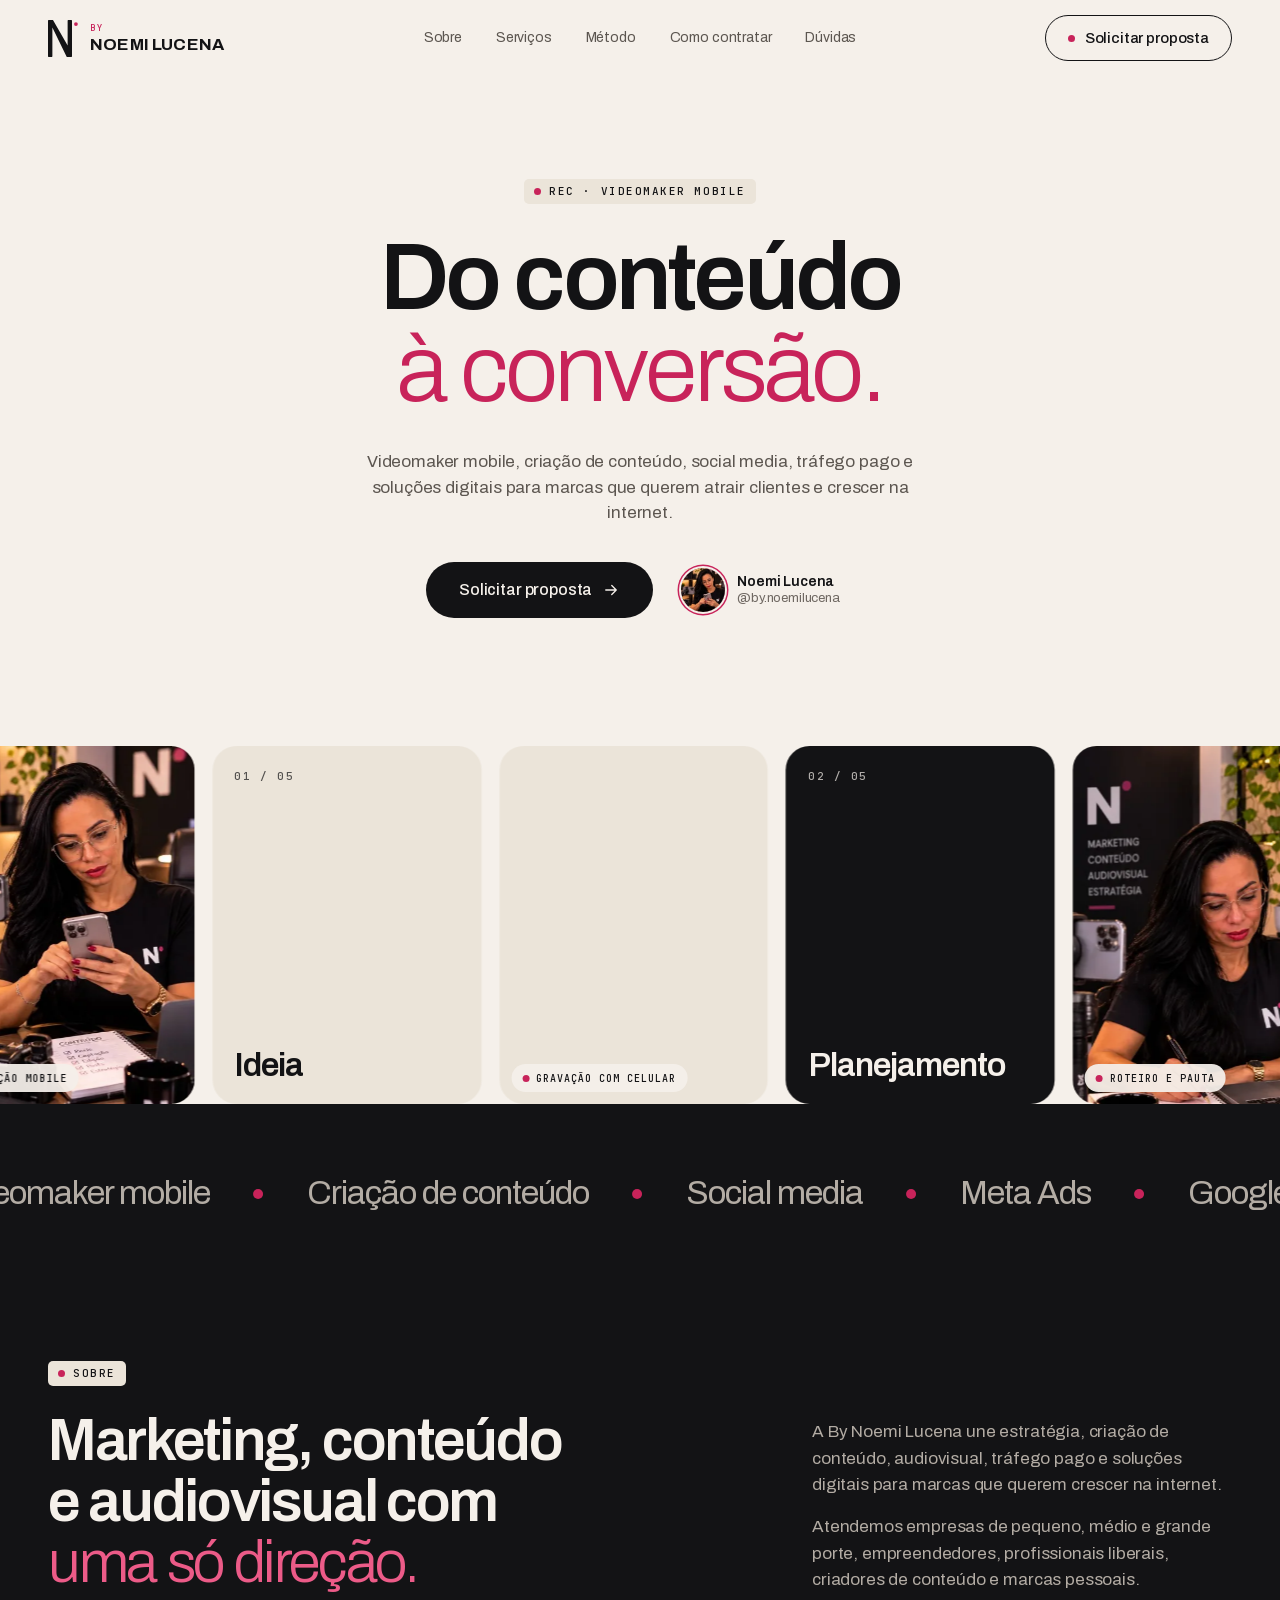
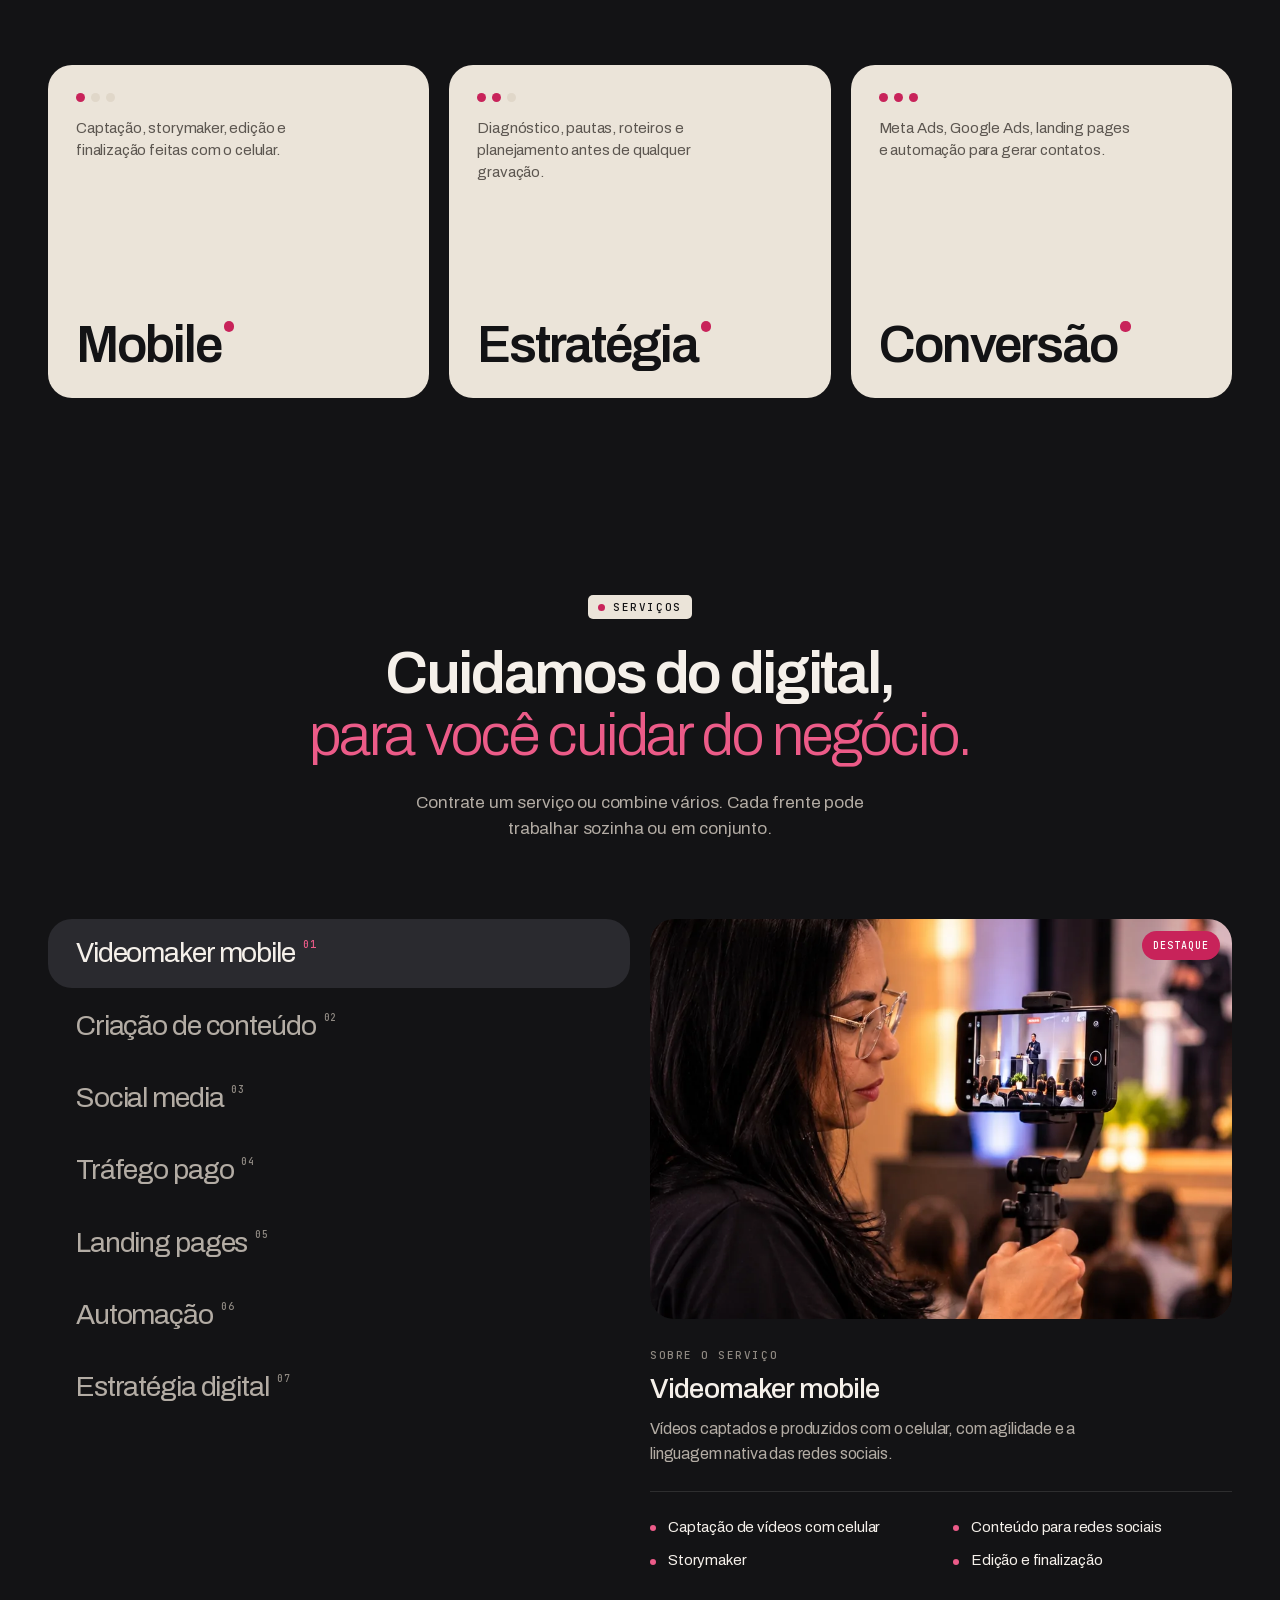
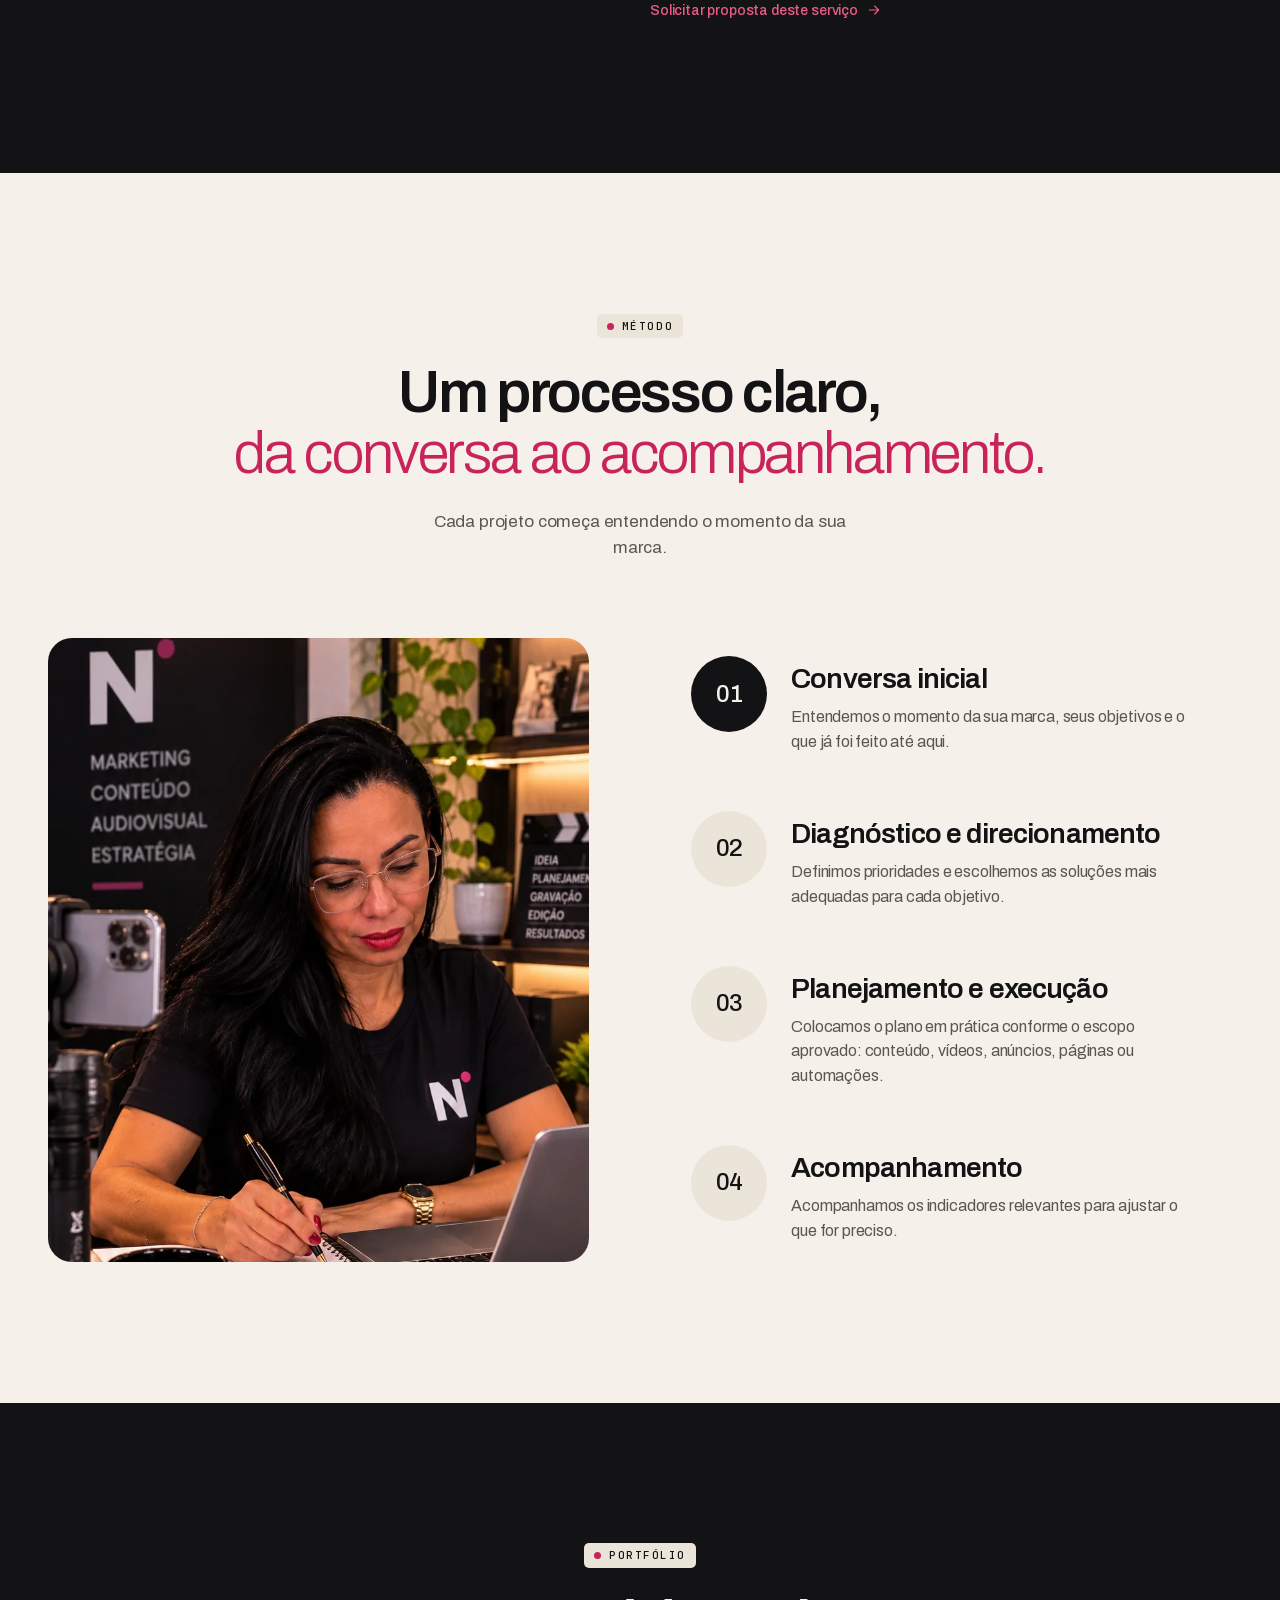
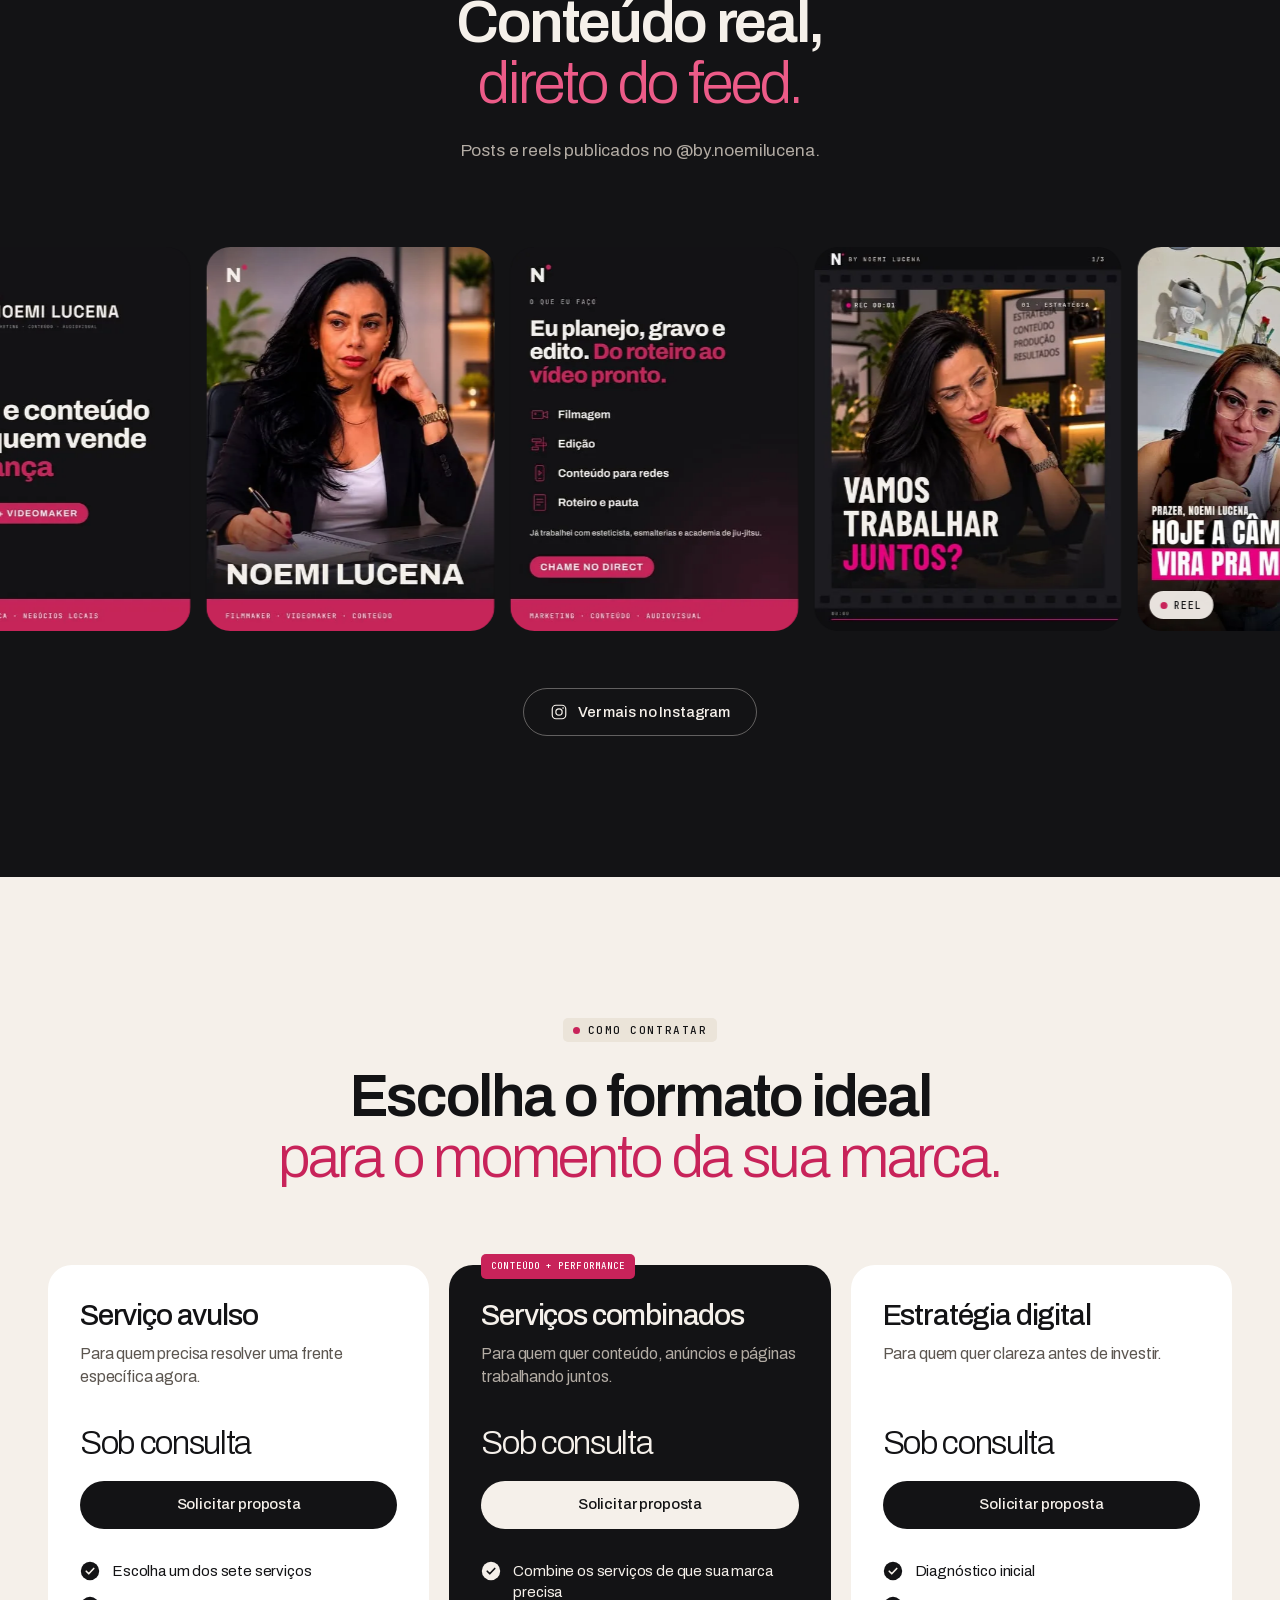
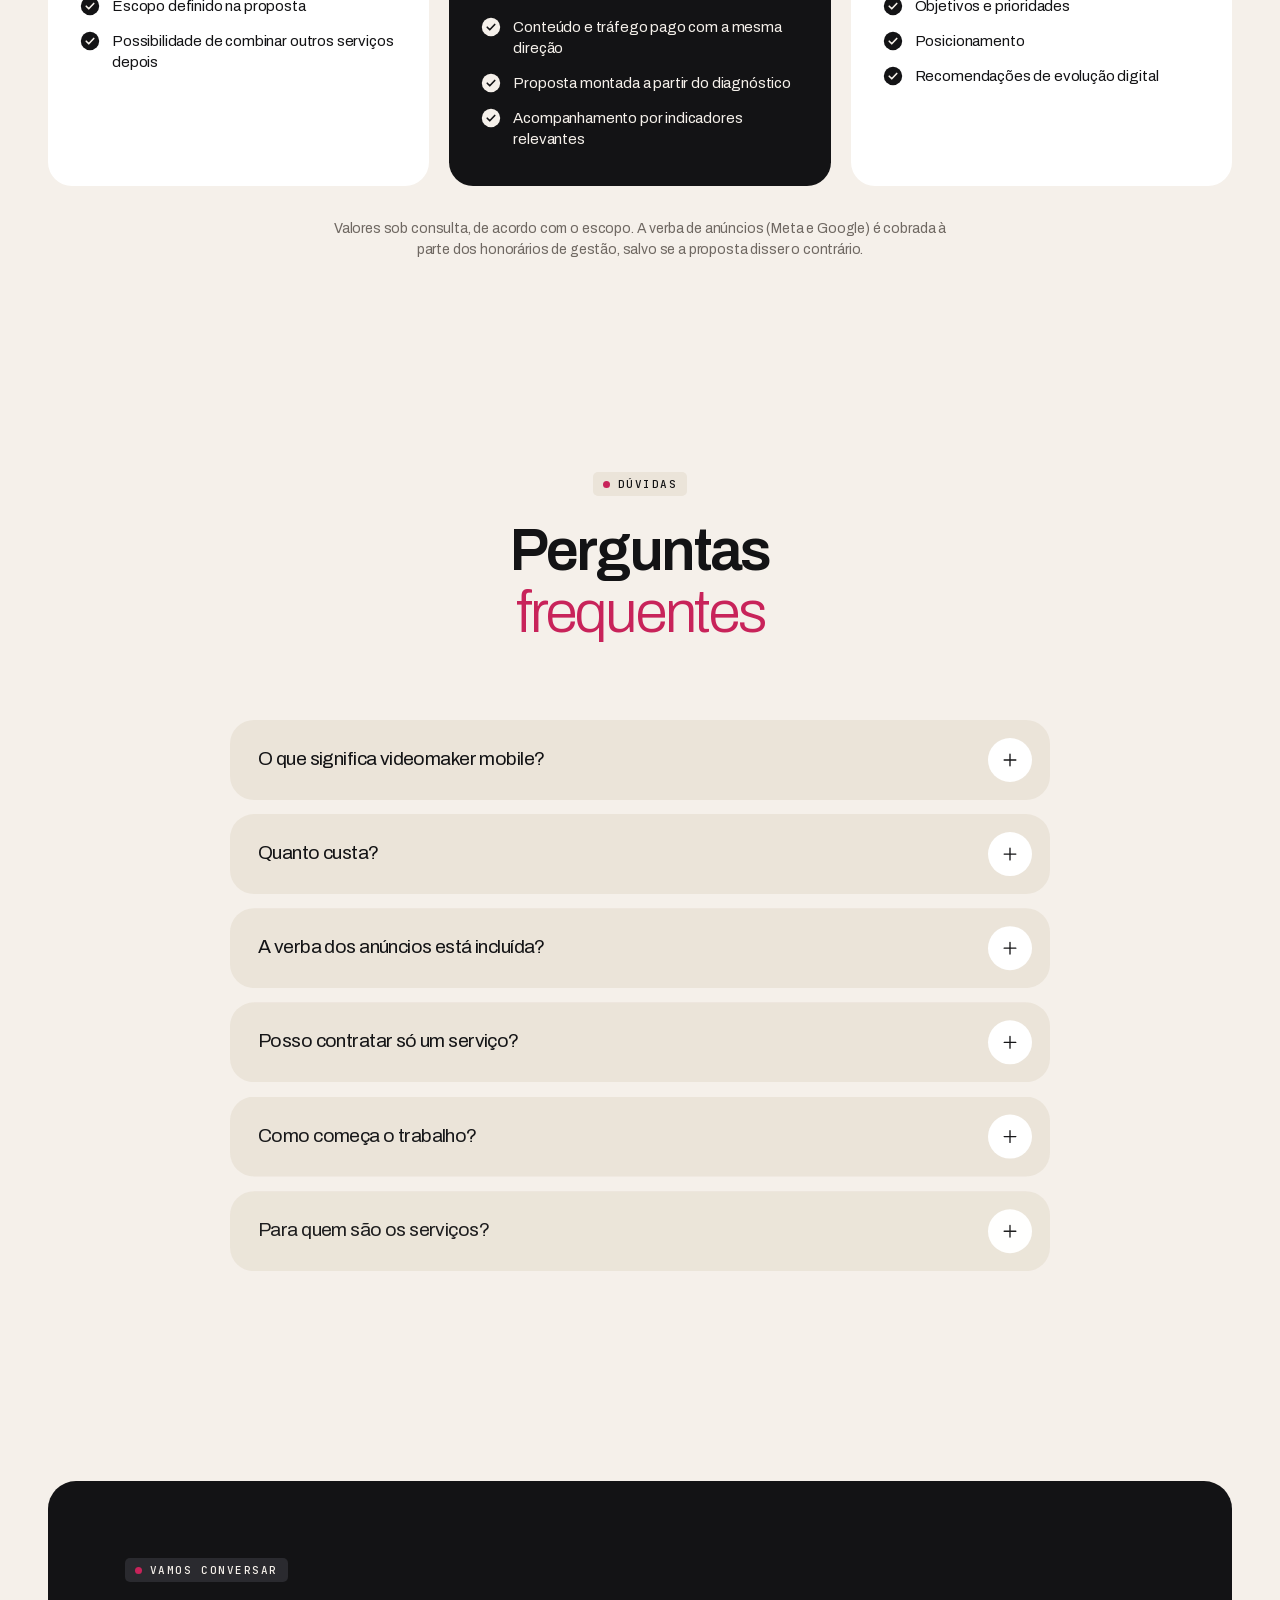
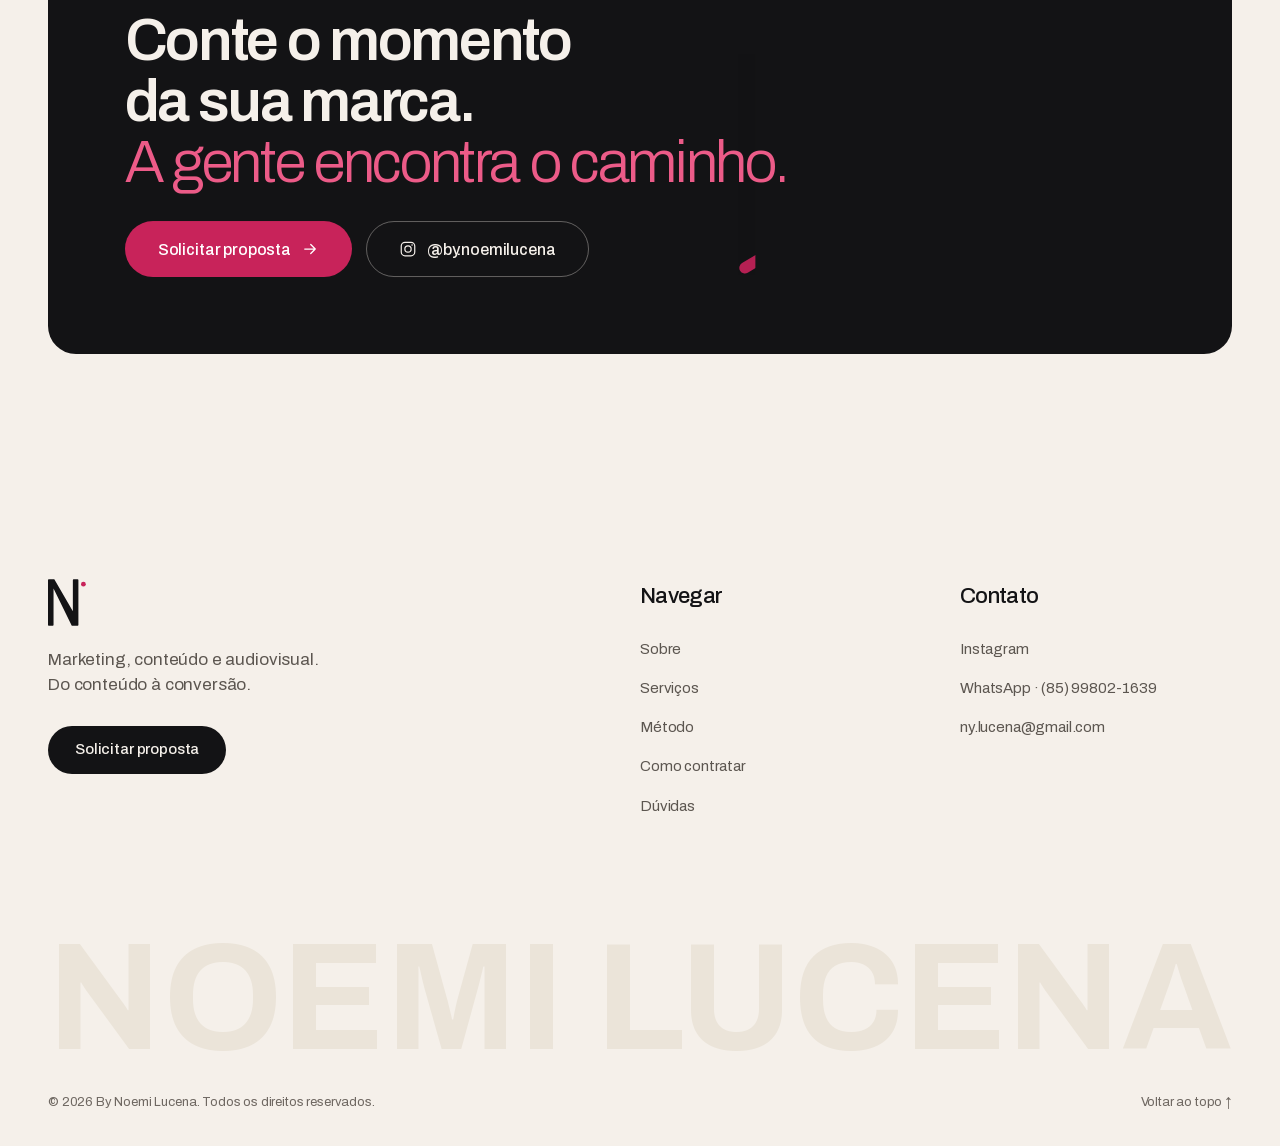
==== commit 78b7e186: "Atualização de seções, copy, inclusão de seção de portfólio" ====
--- a/site/index.html
+++ b/site/index.html
@@ -114,7 +114,7 @@
         </ul>
       </nav>
 
-      <a class="btn btn--outline site-header__cta" href="https://www.instagram.com/by.noemilucena/" data-cta="Olá, Noemi! Vim pelo site e gostaria de solicitar uma proposta." target="_blank" rel="noopener">
+      <a class="btn btn--outline site-header__cta" href="#contratar">
         <span class="rec-dot" aria-hidden="true"></span>
         Solicitar proposta
       </a>
@@ -139,7 +139,7 @@
         </ul>
       </nav>
       <div class="mobile-menu__footer">
-        <a class="btn btn--magenta btn--block" href="https://www.instagram.com/by.noemilucena/" data-cta="Olá, Noemi! Vim pelo site e gostaria de solicitar uma proposta." target="_blank" rel="noopener">
+        <a class="btn btn--magenta btn--block" href="#contratar">
           Solicitar proposta
           <svg class="btn__icon" aria-hidden="true"><use href="#i-arrow"/></svg>
         </a>
@@ -168,7 +168,7 @@
         </p>
 
         <div class="hero__actions" data-reveal>
-          <a class="btn btn--primary btn--lg" href="https://www.instagram.com/by.noemilucena/" data-cta="Olá, Noemi! Vim pelo site e gostaria de solicitar uma proposta." target="_blank" rel="noopener">
+          <a class="btn btn--primary btn--lg" href="#contratar">
             Solicitar proposta
             <svg class="btn__icon" aria-hidden="true"><use href="#i-arrow"/></svg>
           </a>
@@ -310,19 +310,16 @@
               <span class="svc__tab-name">Social media</span><span class="svc__tab-num">03</span>
             </button>
             <button class="svc__tab" role="tab" id="tab-4" aria-controls="panel-4" aria-selected="false" tabindex="-1" type="button">
-              <span class="svc__tab-name">Meta Ads</span><span class="svc__tab-num">04</span>
+              <span class="svc__tab-name">Tráfego pago</span><span class="svc__tab-num">04</span>
             </button>
             <button class="svc__tab" role="tab" id="tab-5" aria-controls="panel-5" aria-selected="false" tabindex="-1" type="button">
-              <span class="svc__tab-name">Google Ads</span><span class="svc__tab-num">05</span>
+              <span class="svc__tab-name">Landing pages</span><span class="svc__tab-num">05</span>
             </button>
             <button class="svc__tab" role="tab" id="tab-6" aria-controls="panel-6" aria-selected="false" tabindex="-1" type="button">
-              <span class="svc__tab-name">Landing pages</span><span class="svc__tab-num">06</span>
+              <span class="svc__tab-name">Automação</span><span class="svc__tab-num">06</span>
             </button>
             <button class="svc__tab" role="tab" id="tab-7" aria-controls="panel-7" aria-selected="false" tabindex="-1" type="button">
-              <span class="svc__tab-name">Automação</span><span class="svc__tab-num">07</span>
-            </button>
-            <button class="svc__tab" role="tab" id="tab-8" aria-controls="panel-8" aria-selected="false" tabindex="-1" type="button">
-              <span class="svc__tab-name">Estratégia digital</span><span class="svc__tab-num">08</span>
+              <span class="svc__tab-name">Estratégia digital</span><span class="svc__tab-num">07</span>
             </button>
           </div>
 
@@ -341,7 +338,7 @@
                 <li>Storymaker</li>
                 <li>Edição e finalização</li>
               </ul>
-              <a class="link-arrow" href="https://www.instagram.com/by.noemilucena/" data-cta="Olá, Noemi! Tenho interesse no serviço de Videomaker mobile." target="_blank" rel="noopener">Solicitar proposta deste serviço<svg aria-hidden="true"><use href="#i-arrow"/></svg></a>
+              <a class="link-arrow" href="https://wa.me/5585998021639" data-cta="Olá, Noemi! Tenho interesse no serviço de Videomaker mobile." target="_blank" rel="noopener">Solicitar proposta deste serviço<svg aria-hidden="true"><use href="#i-arrow"/></svg></a>
             </div>
 
             <div class="svc__panel" role="tabpanel" id="panel-2" aria-labelledby="tab-2" tabindex="0">
@@ -357,7 +354,7 @@
                 <li>Copywriting</li>
                 <li>Legendas</li>
               </ul>
-              <a class="link-arrow" href="https://www.instagram.com/by.noemilucena/" data-cta="Olá, Noemi! Tenho interesse no serviço de Criação de conteúdo." target="_blank" rel="noopener">Solicitar proposta deste serviço<svg aria-hidden="true"><use href="#i-arrow"/></svg></a>
+              <a class="link-arrow" href="https://wa.me/5585998021639" data-cta="Olá, Noemi! Tenho interesse no serviço de Criação de conteúdo." target="_blank" rel="noopener">Solicitar proposta deste serviço<svg aria-hidden="true"><use href="#i-arrow"/></svg></a>
             </div>
 
             <div class="svc__panel" role="tabpanel" id="panel-3" aria-labelledby="tab-3" tabindex="0">
@@ -373,48 +370,29 @@
                 <li>Direcionamento da comunicação</li>
                 <li>Acompanhamento da presença digital</li>
               </ul>
-              <a class="link-arrow" href="https://www.instagram.com/by.noemilucena/" data-cta="Olá, Noemi! Tenho interesse no serviço de Social media." target="_blank" rel="noopener">Solicitar proposta deste serviço<svg aria-hidden="true"><use href="#i-arrow"/></svg></a>
+              <a class="link-arrow" href="https://wa.me/5585998021639" data-cta="Olá, Noemi! Tenho interesse no serviço de Social media." target="_blank" rel="noopener">Solicitar proposta deste serviço<svg aria-hidden="true"><use href="#i-arrow"/></svg></a>
             </div>
 
             <div class="svc__panel" role="tabpanel" id="panel-4" aria-labelledby="tab-4" tabindex="0">
-              <div class="svc__media svc__media--graphic" aria-hidden="true">
-                <svg class="svc__growth"><use href="#nl-growth"/></svg>
-                <span class="svc__graphic-tags"><span>Instagram</span><span>Facebook</span><span>Posicionamentos Meta</span></span>
+              <div class="svc__media">
+                <img src="assets/images/trafego-pago-dashboard-640.webp" srcset="assets/images/trafego-pago-dashboard-640.webp 640w, assets/images/trafego-pago-dashboard.webp 1200w" sizes="(max-width: 1023px) 92vw, 600px" width="1200" height="800" alt="Notebook exibindo um painel de métricas com gráficos de desempenho" loading="lazy" decoding="async">
               </div>
               <p class="label">Sobre o serviço</p>
-              <h3 class="svc__title">Meta Ads</h3>
-              <p class="svc__desc">Campanhas no Instagram, no Facebook e nos demais posicionamentos da Meta.</p>
-              <ul class="svc__items">
-                <li>Planejamento de campanhas</li>
-                <li>Configuração</li>
-                <li>Gestão de campanhas</li>
-              </ul>
-              <p class="svc__note">A verba de anúncios é cobrada à parte dos honorários de gestão.</p>
-              <a class="link-arrow" href="https://www.instagram.com/by.noemilucena/" data-cta="Olá, Noemi! Tenho interesse no serviço de Meta Ads." target="_blank" rel="noopener">Solicitar proposta deste serviço<svg aria-hidden="true"><use href="#i-arrow"/></svg></a>
-            </div>
-
-            <div class="svc__panel" role="tabpanel" id="panel-5" aria-labelledby="tab-5" tabindex="0">
-              <div class="svc__media svc__media--graphic" aria-hidden="true">
-                <svg class="svc__growth"><use href="#nl-growth"/></svg>
-                <span class="svc__graphic-tags"><span>Rede de pesquisa</span><span>Palavras-chave</span><span>Otimização</span></span>
-              </div>
-              <p class="label">Sobre o serviço</p>
-              <h3 class="svc__title">Google Ads</h3>
-              <p class="svc__desc">Campanhas para a sua marca aparecer quando o cliente pesquisa pelo que você oferece.</p>
+              <h3 class="svc__title">Tráfego pago</h3>
+              <p class="svc__desc">Campanhas no Meta Ads (Instagram, Facebook e demais posicionamentos) e no Google Ads, para a sua marca aparecer para quem procura o que você oferece.</p>
               <ul class="svc__items">
                 <li>Planejamento de campanhas</li>
                 <li>Pesquisa de palavras-chave</li>
-                <li>Configuração</li>
+                <li>Configuração e gestão</li>
                 <li>Otimização</li>
               </ul>
               <p class="svc__note">A verba de anúncios é cobrada à parte dos honorários de gestão.</p>
-              <a class="link-arrow" href="https://www.instagram.com/by.noemilucena/" data-cta="Olá, Noemi! Tenho interesse no serviço de Google Ads." target="_blank" rel="noopener">Solicitar proposta deste serviço<svg aria-hidden="true"><use href="#i-arrow"/></svg></a>
-            </div>
-
-            <div class="svc__panel" role="tabpanel" id="panel-6" aria-labelledby="tab-6" tabindex="0">
-              <div class="svc__media svc__media--graphic" aria-hidden="true">
-                <svg class="svc__growth"><use href="#nl-growth"/></svg>
-                <span class="svc__graphic-tags"><span>Estrutura</span><span>Copy</span><span>Responsivo</span><span>CTA</span></span>
+              <a class="link-arrow" href="https://wa.me/5585998021639" data-cta="Olá, Noemi! Tenho interesse no serviço de Tráfego pago (Meta Ads e Google Ads)." target="_blank" rel="noopener">Solicitar proposta deste serviço<svg aria-hidden="true"><use href="#i-arrow"/></svg></a>
+            </div>
+
+            <div class="svc__panel" role="tabpanel" id="panel-5" aria-labelledby="tab-5" tabindex="0">
+              <div class="svc__media">
+                <img src="assets/images/by-noemi-lucena-landing-page-mockup-640.webp" srcset="assets/images/by-noemi-lucena-landing-page-mockup-640.webp 640w, assets/images/by-noemi-lucena-landing-page-mockup.webp 1200w" sizes="(max-width: 1023px) 92vw, 600px" width="1200" height="825" alt="Landing page da By Noemi Lucena exibida na tela de um computador" loading="lazy" decoding="async">
               </div>
               <p class="label">Sobre o serviço</p>
               <h3 class="svc__title">Landing pages</h3>
@@ -425,13 +403,12 @@
                 <li>Design responsivo</li>
                 <li>Chamadas para ação</li>
               </ul>
-              <a class="link-arrow" href="https://www.instagram.com/by.noemilucena/" data-cta="Olá, Noemi! Tenho interesse no serviço de Landing pages." target="_blank" rel="noopener">Solicitar proposta deste serviço<svg aria-hidden="true"><use href="#i-arrow"/></svg></a>
-            </div>
-
-            <div class="svc__panel" role="tabpanel" id="panel-7" aria-labelledby="tab-7" tabindex="0">
-              <div class="svc__media svc__media--graphic" aria-hidden="true">
-                <svg class="svc__growth"><use href="#nl-growth"/></svg>
-                <span class="svc__graphic-tags"><span>Instagram</span><span>WhatsApp</span></span>
+              <a class="link-arrow" href="https://wa.me/5585998021639" data-cta="Olá, Noemi! Tenho interesse no serviço de Landing pages." target="_blank" rel="noopener">Solicitar proposta deste serviço<svg aria-hidden="true"><use href="#i-arrow"/></svg></a>
+            </div>
+
+            <div class="svc__panel" role="tabpanel" id="panel-6" aria-labelledby="tab-6" tabindex="0">
+              <div class="svc__media">
+                <img src="assets/images/automacao-fluxo-chatbot-640.webp" srcset="assets/images/automacao-fluxo-chatbot-640.webp 640w, assets/images/automacao-fluxo-chatbot.webp 1200w" sizes="(max-width: 1023px) 92vw, 600px" width="1200" height="825" alt="Fluxo de automação de chatbot: um comentário no Instagram dispara uma mensagem automática com opções que levam ao atendimento no WhatsApp" loading="lazy" decoding="async">
               </div>
               <p class="label">Sobre o serviço</p>
               <h3 class="svc__title">Automação</h3>
@@ -440,10 +417,10 @@
                 <li>Respostas automáticas no Instagram</li>
                 <li>Atendimento automático no WhatsApp</li>
               </ul>
-              <a class="link-arrow" href="https://www.instagram.com/by.noemilucena/" data-cta="Olá, Noemi! Tenho interesse no serviço de Automação." target="_blank" rel="noopener">Solicitar proposta deste serviço<svg aria-hidden="true"><use href="#i-arrow"/></svg></a>
-            </div>
-
-            <div class="svc__panel" role="tabpanel" id="panel-8" aria-labelledby="tab-8" tabindex="0">
+              <a class="link-arrow" href="https://wa.me/5585998021639" data-cta="Olá, Noemi! Tenho interesse no serviço de Automação." target="_blank" rel="noopener">Solicitar proposta deste serviço<svg aria-hidden="true"><use href="#i-arrow"/></svg></a>
+            </div>
+
+            <div class="svc__panel" role="tabpanel" id="panel-7" aria-labelledby="tab-7" tabindex="0">
               <div class="svc__media">
                 <img src="assets/images/by-noemi-lucena-sobre-640.webp" srcset="assets/images/by-noemi-lucena-sobre-640.webp 640w, assets/images/by-noemi-lucena-sobre.webp 1280w" sizes="(max-width: 1023px) 92vw, 600px" width="1280" height="854" alt="Noemi Lucena em reunião de estratégia" loading="lazy" decoding="async" class="pos-45-35">
               </div>
@@ -456,7 +433,7 @@
                 <li>Posicionamento</li>
                 <li>Recomendações de evolução digital</li>
               </ul>
-              <a class="link-arrow" href="https://www.instagram.com/by.noemilucena/" data-cta="Olá, Noemi! Tenho interesse no serviço de Estratégia digital." target="_blank" rel="noopener">Solicitar proposta deste serviço<svg aria-hidden="true"><use href="#i-arrow"/></svg></a>
+              <a class="link-arrow" href="https://wa.me/5585998021639" data-cta="Olá, Noemi! Tenho interesse no serviço de Estratégia digital." target="_blank" rel="noopener">Solicitar proposta deste serviço<svg aria-hidden="true"><use href="#i-arrow"/></svg></a>
             </div>
           </div>
         </div>
@@ -517,8 +494,94 @@
       </div>
     </section>
 
+    <!-- ============================== PORTFÓLIO ============================== -->
+    <section class="section section--dark portfolio" id="portfolio" aria-labelledby="portfolio-title">
+      <div class="container">
+        <header class="section-head">
+          <p class="eyebrow" data-reveal><span class="rec-dot" aria-hidden="true"></span>Portfólio</p>
+          <h2 class="h2" id="portfolio-title" data-lines>
+            <span class="line"><span class="line__inner">Conteúdo real,</span></span>
+            <span class="line"><span class="line__inner accent">direto do feed.</span></span>
+          </h2>
+          <p class="section-head__lead" data-reveal>Posts e reels publicados no @by.noemilucena.</p>
+        </header>
+      </div>
+
+      <div class="portfolio__rail" data-marquee="portfolio" data-reveal>
+        <ul class="portfolio__track" data-marquee-track>
+          <li>
+            <a class="post" href="https://www.instagram.com/p/DeKMXhLIITR/" target="_blank" rel="noopener">
+              <img src="assets/images/portfolio/ig-DeKMXhLIITR.webp" width="480" height="640" alt="Post “Vídeo e conteúdo para quem vende confiança” no Instagram" loading="lazy" decoding="async">
+            </a>
+          </li>
+          <li>
+            <a class="post" href="https://www.instagram.com/p/DeKMjr0oHZp/" target="_blank" rel="noopener">
+              <img src="assets/images/portfolio/ig-DeKMjr0oHZp.webp" width="480" height="640" alt="Post “Apresentação: Noemi Lucena em seu escritório” no Instagram" loading="lazy" decoding="async">
+            </a>
+          </li>
+          <li>
+            <a class="post" href="https://www.instagram.com/p/DeKMvfkoCd-/" target="_blank" rel="noopener">
+              <img src="assets/images/portfolio/ig-DeKMvfkoCd-.webp" width="480" height="640" alt="Post “Eu planejo, gravo e edito. Do roteiro ao vídeo pronto.” no Instagram" loading="lazy" decoding="async">
+            </a>
+          </li>
+          <li>
+            <a class="post" href="https://www.instagram.com/p/DeSepchILuN/" target="_blank" rel="noopener">
+              <img src="assets/images/portfolio/ig-DeSepchILuN.webp" width="511" height="640" alt="Post “Vamos trabalhar juntos?” no Instagram" loading="lazy" decoding="async">
+            </a>
+          </li>
+          <li>
+            <a class="post" href="https://www.instagram.com/reel/DeRx-XHRQb1/" target="_blank" rel="noopener">
+              <img src="assets/images/portfolio/ig-DeRx-XHRQb1.webp" width="360" height="640" alt="Reel “Prazer, Noemi Lucena: hoje a câmera vira pra mim” no Instagram" loading="lazy" decoding="async">
+              <span class="post__tag" aria-hidden="true"><span class="rec-dot"></span>Reel</span>
+            </a>
+          </li>
+          <li>
+            <a class="post" href="https://www.instagram.com/reel/DeOq5KsRgGP/" target="_blank" rel="noopener">
+              <img src="assets/images/portfolio/ig-DeOq5KsRgGP.webp" width="360" height="640" alt="Reel “Existe outro lado da minha vida que vocês não conhecem” no Instagram" loading="lazy" decoding="async">
+              <span class="post__tag" aria-hidden="true"><span class="rec-dot"></span>Reel</span>
+            </a>
+          </li>
+          <li>
+            <a class="post" href="https://www.instagram.com/reel/De4Z4QCxCjW/" target="_blank" rel="noopener">
+              <img src="assets/images/portfolio/ig-De4Z4QCxCjW.webp" width="360" height="640" alt="Reel “Produção para estética” no Instagram" loading="lazy" decoding="async">
+              <span class="post__tag" aria-hidden="true"><span class="rec-dot"></span>Reel</span>
+            </a>
+          </li>
+          <li>
+            <a class="post" href="https://www.instagram.com/p/De2huPCIAYy/" target="_blank" rel="noopener">
+              <img src="assets/images/portfolio/ig-De2huPCIAYy.webp" width="512" height="640" alt="Post “Conteúdo bonito x conteúdo estratégico” no Instagram" loading="lazy" decoding="async">
+            </a>
+          </li>
+          <li>
+            <a class="post" href="https://www.instagram.com/reel/Dez5hzARYgZ/" target="_blank" rel="noopener">
+              <img src="assets/images/portfolio/ig-Dez5hzARYgZ.webp" width="360" height="640" alt="Reel “Você ainda posta sem estratégia?” no Instagram" loading="lazy" decoding="async">
+              <span class="post__tag" aria-hidden="true"><span class="rec-dot"></span>Reel</span>
+            </a>
+          </li>
+          <li>
+            <a class="post" href="https://www.instagram.com/reel/Deuv5Ptx1Xz/" target="_blank" rel="noopener">
+              <img src="assets/images/portfolio/ig-Deuv5Ptx1Xz.webp" width="360" height="640" alt="Reel “Postar por postar não é estratégia” no Instagram" loading="lazy" decoding="async">
+              <span class="post__tag" aria-hidden="true"><span class="rec-dot"></span>Reel</span>
+            </a>
+          </li>
+          <li>
+            <a class="post" href="https://www.instagram.com/p/DekgP1toLUj/" target="_blank" rel="noopener">
+              <img src="assets/images/portfolio/ig-DekgP1toLUj.webp" width="512" height="640" alt="Post “Como funciona trabalhar comigo” no Instagram" loading="lazy" decoding="async">
+            </a>
+          </li>
+        </ul>
+      </div>
+
+      <div class="container portfolio__foot" data-reveal>
+        <a class="btn btn--ghost-light" href="https://www.instagram.com/by.noemilucena/" target="_blank" rel="noopener">
+          <svg class="btn__icon" aria-hidden="true"><use href="#i-instagram"/></svg>
+          Ver mais no Instagram
+        </a>
+      </div>
+    </section>
+
     <!-- ============================== COMO CONTRATAR ============================== -->
-    <section class="section section--tight-top hire" id="contratar" aria-labelledby="contratar-title">
+    <section class="section hire" id="contratar" aria-labelledby="contratar-title">
       <div class="container">
         <header class="section-head">
           <p class="eyebrow" data-reveal><span class="rec-dot" aria-hidden="true"></span>Como contratar</p>
@@ -533,9 +596,9 @@
             <h3 class="plan__name">Serviço avulso</h3>
             <p class="plan__desc">Para quem precisa resolver uma frente específica agora.</p>
             <p class="plan__price">Sob consulta</p>
-            <a class="btn btn--primary btn--block" href="https://www.instagram.com/by.noemilucena/" data-cta="Olá, Noemi! Gostaria de uma proposta para um serviço avulso." target="_blank" rel="noopener">Solicitar proposta</a>
+            <a class="btn btn--primary btn--block" href="https://wa.me/5585998021639" data-cta="Olá, Noemi! Gostaria de uma proposta para um serviço avulso." target="_blank" rel="noopener">Solicitar proposta</a>
             <ul class="plan__items">
-              <li><svg aria-hidden="true"><use href="#i-check"/></svg>Escolha um dos oito serviços</li>
+              <li><svg aria-hidden="true"><use href="#i-check"/></svg>Escolha um dos sete serviços</li>
               <li><svg aria-hidden="true"><use href="#i-check"/></svg>Escopo definido na proposta</li>
               <li><svg aria-hidden="true"><use href="#i-check"/></svg>Possibilidade de combinar outros serviços depois</li>
             </ul>
@@ -546,7 +609,7 @@
             <h3 class="plan__name">Serviços combinados</h3>
             <p class="plan__desc">Para quem quer conteúdo, anúncios e páginas trabalhando juntos.</p>
             <p class="plan__price">Sob consulta</p>
-            <a class="btn btn--light btn--block" href="https://www.instagram.com/by.noemilucena/" data-cta="Olá, Noemi! Gostaria de uma proposta combinando serviços." target="_blank" rel="noopener">Solicitar proposta</a>
+            <a class="btn btn--light btn--block" href="https://wa.me/5585998021639" data-cta="Olá, Noemi! Gostaria de uma proposta combinando serviços." target="_blank" rel="noopener">Solicitar proposta</a>
             <ul class="plan__items">
               <li><svg aria-hidden="true"><use href="#i-check"/></svg>Combine os serviços de que sua marca precisa</li>
               <li><svg aria-hidden="true"><use href="#i-check"/></svg>Conteúdo e tráfego pago com a mesma direção</li>
@@ -559,7 +622,7 @@
             <h3 class="plan__name">Estratégia digital</h3>
             <p class="plan__desc">Para quem quer clareza antes de investir.</p>
             <p class="plan__price">Sob consulta</p>
-            <a class="btn btn--primary btn--block" href="https://www.instagram.com/by.noemilucena/" data-cta="Olá, Noemi! Gostaria de uma proposta de estratégia digital." target="_blank" rel="noopener">Solicitar proposta</a>
+            <a class="btn btn--primary btn--block" href="https://wa.me/5585998021639" data-cta="Olá, Noemi! Gostaria de uma proposta de estratégia digital." target="_blank" rel="noopener">Solicitar proposta</a>
             <ul class="plan__items">
               <li><svg aria-hidden="true"><use href="#i-check"/></svg>Diagnóstico inicial</li>
               <li><svg aria-hidden="true"><use href="#i-check"/></svg>Objetivos e prioridades</li>
@@ -674,7 +737,7 @@
             <span class="accent">A gente encontra o caminho.</span>
           </h2>
           <div class="cta__actions">
-            <a class="btn btn--magenta btn--lg" href="https://www.instagram.com/by.noemilucena/" data-cta="Olá, Noemi! Vim pelo site e gostaria de solicitar uma proposta." target="_blank" rel="noopener">
+            <a class="btn btn--magenta btn--lg" href="#contratar">
               Solicitar proposta
               <svg class="btn__icon" aria-hidden="true"><use href="#i-arrow"/></svg>
             </a>
@@ -695,7 +758,7 @@
         <div class="site-footer__brand">
           <svg class="site-footer__mono" aria-hidden="true"><use href="#nl-mono"/></svg>
           <p class="site-footer__tagline">Marketing, conteúdo e audiovisual.<br>Do conteúdo à conversão.</p>
-          <a class="btn btn--primary" href="https://www.instagram.com/by.noemilucena/" data-cta="Olá, Noemi! Vim pelo site e gostaria de solicitar uma proposta." target="_blank" rel="noopener">Solicitar proposta</a>
+          <a class="btn btn--primary" href="#contratar">Solicitar proposta</a>
         </div>
 
         <nav class="site-footer__col" aria-label="Navegação do rodapé">
@@ -713,7 +776,7 @@
           <h2 class="site-footer__title">Contato</h2>
           <ul>
             <li><a href="https://www.instagram.com/by.noemilucena/" target="_blank" rel="noopener">Instagram</a></li>
-            <li data-whatsapp-only hidden><a href="https://www.instagram.com/by.noemilucena/" data-cta="Olá, Noemi! Vim pelo site e gostaria de solicitar uma proposta." target="_blank" rel="noopener">WhatsApp</a></li>
+            <li><a href="https://wa.me/5585998021639" data-cta="Olá, Noemi! Vim pelo site e gostaria de conversar." target="_blank" rel="noopener">WhatsApp · (85) 99802-1639</a></li>
             <li><a href="mailto:ny.lucena@gmail.com">ny.lucena@gmail.com</a></li>
           </ul>
         </div>
--- a/site/css/styles.css
+++ b/site/css/styles.css
@@ -654,28 +654,6 @@
 }
 .svc__media img { width: 100%; height: 100%; object-fit: cover; }
 
-.svc__media--graphic {
-  display: flex;
-  flex-direction: column;
-  justify-content: space-between;
-  padding: clamp(24px, 3vw, 36px);
-  background: var(--c-sand);
-  color: var(--c-magenta);
-}
-.svc__growth { width: 72%; height: auto; aspect-ratio: 340 / 190; align-self: flex-end; }
-.svc__graphic-tags { display: flex; flex-wrap: wrap; gap: 8px; }
-.svc__graphic-tags span {
-  padding: 7px 12px 6px;
-  border-radius: var(--r-pill);
-  background: var(--c-canvas);
-  color: var(--c-ink);
-  font-family: var(--f-mono);
-  font-size: 0.625rem;
-  font-weight: 500;
-  letter-spacing: 0.1em;
-  text-transform: uppercase;
-}
-
 .svc__panel .label { margin-top: 28px; color: var(--c-text-inv-3); }
 .svc__title {
   margin-top: 10px;
@@ -794,6 +772,63 @@
 }
 
 /* ==========================================================================
+   PORTFÓLIO (posts do Instagram em carrossel)
+   ========================================================================== */
+.portfolio { overflow: hidden; }
+
+/* Sem animação o trilho rola manualmente; com GSAP vira marquee */
+.portfolio__rail { overflow-x: auto; scrollbar-width: none; }
+.portfolio__rail::-webkit-scrollbar { display: none; }
+.has-anim .portfolio__rail { overflow: hidden; }
+
+.portfolio__track {
+  display: flex;
+  gap: 16px;
+  width: max-content;
+  padding: 6px 8px;
+  will-change: transform;
+}
+
+.post {
+  --post-h: clamp(320px, 30vw, 440px);
+  position: relative;
+  display: block;
+  height: var(--post-h);
+  border-radius: var(--r-lg);
+  overflow: hidden;
+  background: var(--c-ink-soft);
+}
+.post img {
+  width: auto;
+  height: 100%;
+  transition: transform 700ms var(--ease-out);
+}
+.post:hover img { transform: scale(1.04); }
+.post__tag {
+  position: absolute;
+  left: 12px;
+  bottom: 12px;
+  display: inline-flex;
+  align-items: center;
+  gap: 7px;
+  padding: 7px 11px 6px;
+  border-radius: var(--r-pill);
+  background: rgba(245, 240, 234, 0.94);
+  color: var(--c-ink);
+  font-family: var(--f-mono);
+  font-size: 0.625rem;
+  font-weight: 500;
+  letter-spacing: 0.1em;
+  text-transform: uppercase;
+}
+
+.portfolio__foot {
+  display: flex;
+  justify-content: center;
+  margin-top: clamp(36px, 4vw, 56px);
+}
+
+/* ==========================================================================
    COMO CONTRATAR
    ========================================================================== */
 .plans {
--- a/site/css/responsive.css
+++ b/site/css/responsive.css
@@ -88,6 +88,9 @@
   .reel__card { width: 62vw; max-width: 260px; border-radius: var(--r-md); }
   .reel__card--word { padding: 18px; }
 
+  .portfolio__track { gap: 12px; padding-inline: 6px; }
+  .post { --post-h: 300px; border-radius: var(--r-md); }
+
   .section-head { gap: 18px; }
 
   .pillars { grid-template-columns: 1fr; }
@@ -132,6 +135,7 @@
 /* ---------- Movimento reduzido ---------- */
 @media (prefers-reduced-motion: reduce) {
   html { scroll-behavior: auto; }
+  .post:hover img { transform: none; }
   *,
   *::before,
   *::after {
